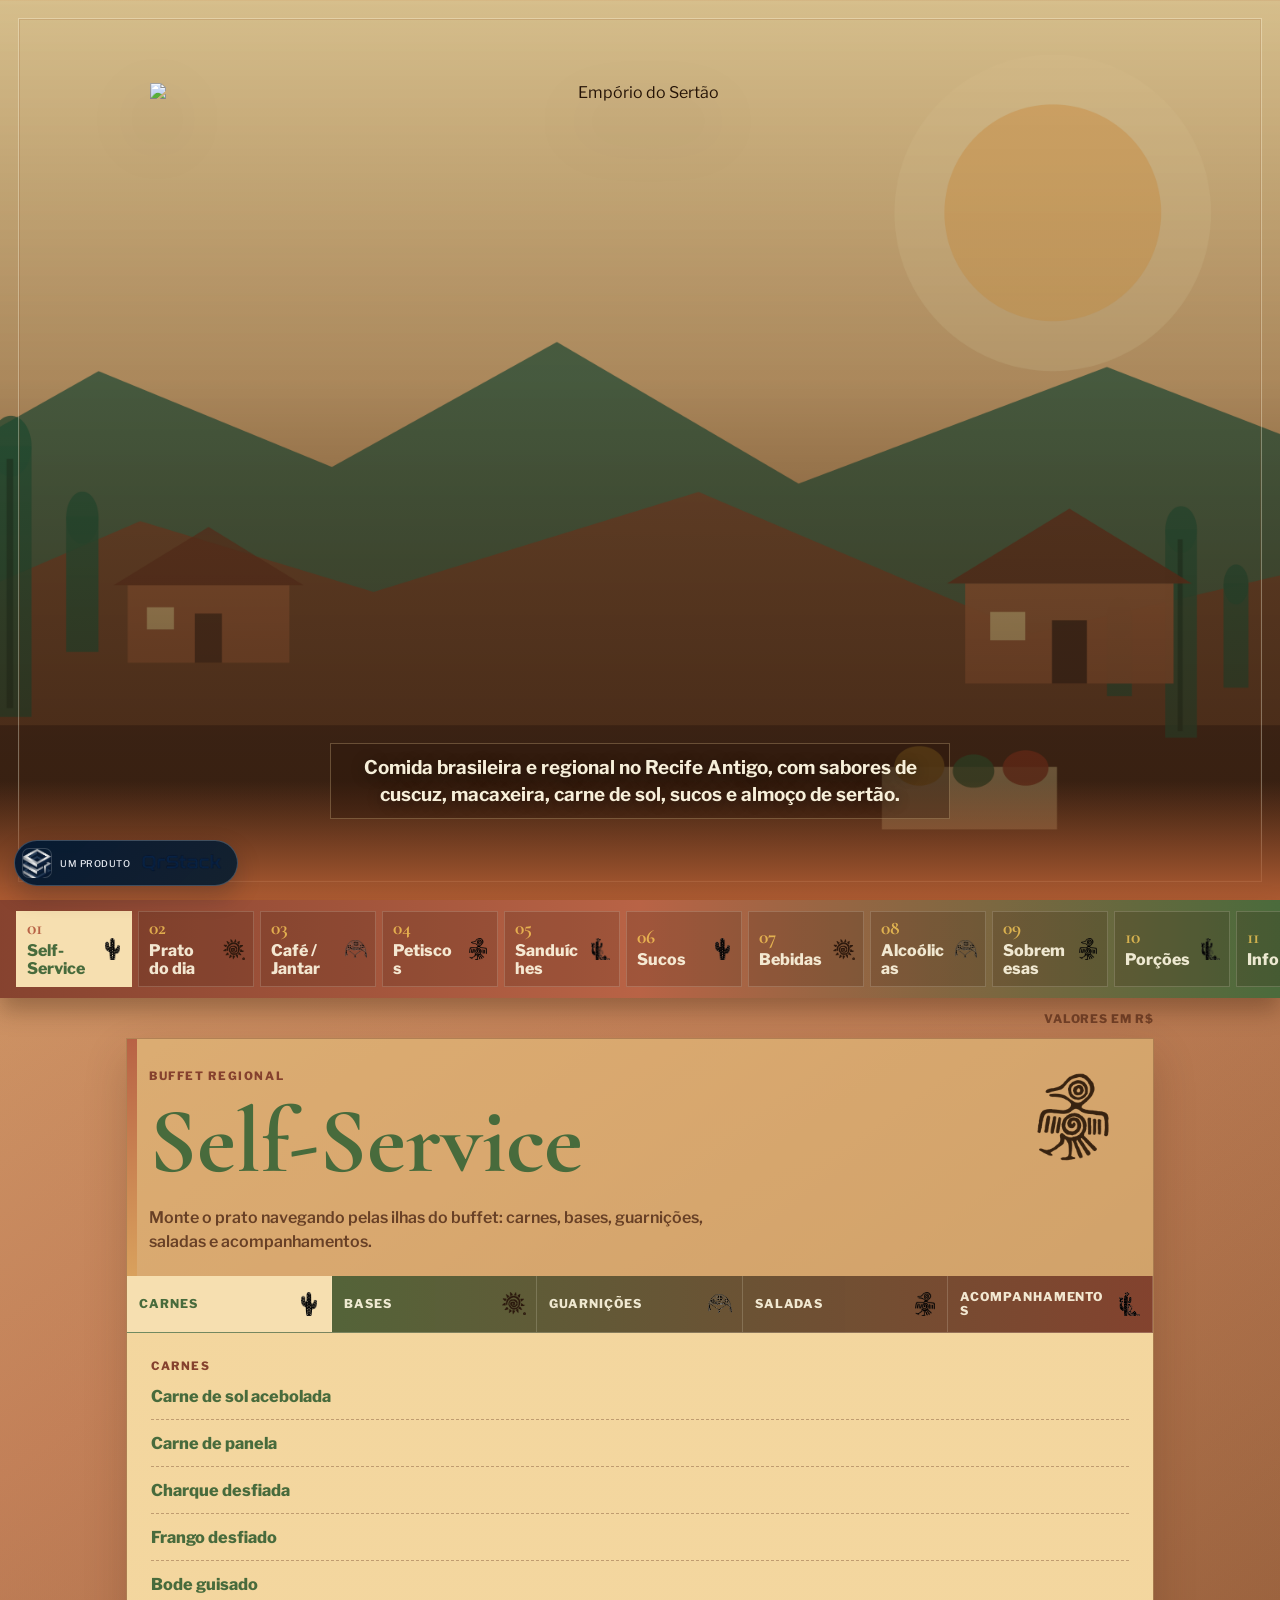
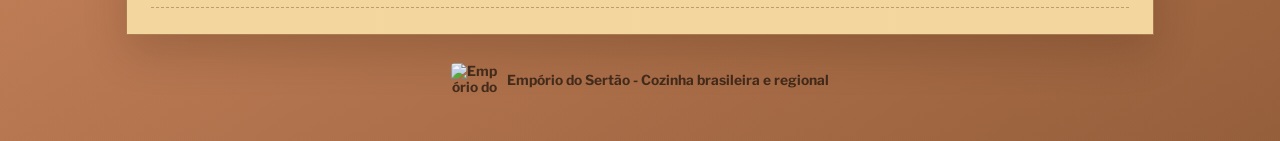
==== index.html @ 82889849 "Atualiza selo QrStack" ====
<!doctype html>
<html lang="pt-BR">
<head>
  <meta charset="utf-8">
  <meta name="viewport" content="width=device-width, initial-scale=1">
  <title>Empório do Sertão - Cardápio Digital</title>
  <link rel="preconnect" href="https://fonts.googleapis.com">
  <link rel="preconnect" href="https://fonts.gstatic.com" crossorigin>
  <link href="https://fonts.googleapis.com/css2?family=Cormorant+Garamond:wght@500;600;700&family=Libre+Franklin:wght@400;500;600;700;800&display=swap" rel="stylesheet">
  <link rel="stylesheet" href="styles.css?v=qrstack-badge-2">
</head>
<body>
  <main class="menu-shell">
    <header class="cover">
      <div class="cover-brand">
        <img src="assets/logo-emporio-clean-4k.png" alt="Empório do Sertão" class="logo" width="4096" height="2731" fetchpriority="high">
        <h1 class="sr-only">Empório do Sertão</h1>
        <p>Comida brasileira e regional no Recife Antigo, com sabores de cuscuz, macaxeira, carne de sol, sucos e almoço de sertão.</p>
      </div>
    </header>

    <nav class="tab-dock" id="cardapio" role="tablist" aria-label="Categorias do cardápio">
      <button class="tab is-active" type="button" role="tab" aria-selected="true" aria-controls="panel-self-service" id="tab-self-service"><span class="tab-number">01</span><span class="tab-label">Self-Service</span></button>
      <button class="tab" type="button" role="tab" aria-selected="false" aria-controls="panel-prato-dia" id="tab-prato-dia"><span class="tab-number">02</span><span class="tab-label">Prato do dia</span></button>
      <button class="tab" type="button" role="tab" aria-selected="false" aria-controls="panel-cafe-manha" id="tab-cafe-manha"><span class="tab-number">03</span><span class="tab-label">Café / Jantar</span></button>
      <button class="tab" type="button" role="tab" aria-selected="false" aria-controls="panel-petiscos" id="tab-petiscos"><span class="tab-number">04</span><span class="tab-label">Petiscos</span></button>
      <button class="tab" type="button" role="tab" aria-selected="false" aria-controls="panel-sanduiches" id="tab-sanduiches"><span class="tab-number">05</span><span class="tab-label">Sanduíches</span></button>
      <button class="tab" type="button" role="tab" aria-selected="false" aria-controls="panel-sucos" id="tab-sucos"><span class="tab-number">06</span><span class="tab-label">Sucos</span></button>
      <button class="tab" type="button" role="tab" aria-selected="false" aria-controls="panel-bebidas" id="tab-bebidas"><span class="tab-number">07</span><span class="tab-label">Bebidas</span></button>
      <button class="tab" type="button" role="tab" aria-selected="false" aria-controls="panel-alcoolicas" id="tab-alcoolicas"><span class="tab-number">08</span><span class="tab-label">Alcoólicas</span></button>
      <button class="tab" type="button" role="tab" aria-selected="false" aria-controls="panel-sobremesas" id="tab-sobremesas"><span class="tab-number">09</span><span class="tab-label">Sobremesas</span></button>
      <button class="tab" type="button" role="tab" aria-selected="false" aria-controls="panel-porcoes" id="tab-porcoes"><span class="tab-number">10</span><span class="tab-label">Porções</span></button>
      <button class="tab" type="button" role="tab" aria-selected="false" aria-controls="panel-info" id="tab-info"><span class="tab-number">11</span><span class="tab-label">Info</span></button>
    </nav>

    <section class="menu-status">
      <span>Valores em R$</span>
    </section>

    <div class="tab-panels">
      <section class="panel is-active" id="panel-self-service" role="tabpanel" aria-labelledby="tab-self-service">
        <div class="section-hero">
          <div>
            <span>Buffet regional</span>
            <h2>Self-Service</h2>
            <p>Monte o prato navegando pelas ilhas do buffet: carnes, bases, guarnições, saladas e acompanhamentos.</p>
          </div>
          <img class="section-xilo" src="assets/header-xilo-01-ave.png" alt="Xilogravura de ave em espiral">
        </div>

        <div class="buffet-tabs" aria-label="Itens do buffet">
          <button class="buffet-tab is-active" type="button" data-buffet-target="buffet-carnes"><span>Carnes</span></button>
          <button class="buffet-tab" type="button" data-buffet-target="buffet-bases"><span>Bases</span></button>
          <button class="buffet-tab" type="button" data-buffet-target="buffet-guarnicoes"><span>Guarnições</span></button>
          <button class="buffet-tab" type="button" data-buffet-target="buffet-saladas"><span>Saladas</span></button>
          <button class="buffet-tab" type="button" data-buffet-target="buffet-acompanhamentos"><span>Acompanhamentos</span></button>
        </div>

        <div class="buffet-panels">
          <section class="buffet-panel is-active" id="buffet-carnes">
            <article><span>Carnes</span><p>Carne de sol acebolada</p><p>Carne de panela</p><p>Charque desfiada</p><p>Frango desfiado</p><p>Bode guisado</p></article>
          </section>
          <section class="buffet-panel" id="buffet-bases" hidden>
            <article><span>Bases</span><p>Cuscuz nordestino</p><p>Macaxeira cozida</p><p>Inhame</p><p>Batata doce</p><p>Arroz branco</p></article>
          </section>
          <section class="buffet-panel" id="buffet-guarnicoes" hidden>
            <article><span>Guarnições</span><p>Feijão</p><p>Farofa</p><p>Macarrão</p><p>Purê</p><p>Vinagrete</p></article>
          </section>
          <section class="buffet-panel" id="buffet-saladas" hidden>
            <article><span>Saladas</span><p>Salada do Empório</p><p>Salada sertaneja</p><p>Porção de salada</p><p>Frutas frescas</p><p>Legumes do dia</p></article>
          </section>
          <section class="buffet-panel" id="buffet-acompanhamentos" hidden>
            <article><span>Acompanhamentos</span><p>Ovo frito / cozido</p><p>Porção de queijo</p><p>Porção de torrada</p><p>Batata palha</p><p>Bacon</p></article>
          </section>
        </div>
      </section>

      <section class="panel" id="panel-prato-dia" role="tabpanel" aria-labelledby="tab-prato-dia" hidden>
        <div class="section-head"><div><span>Almoço da casa</span><h2>Prato do dia</h2></div><img class="section-xilo" src="assets/header-xilo-02-sol-espiral.png" alt="Xilogravura de sol em espiral"></div>
        <div class="menu-list photo-list">
          <article class="menu-item with-photo"><img src="assets/illustracao-prato.png" alt=""><div><span>Da casa</span><h3>Carne de sol do Empório</h3><p>Prato regional com carne de sol, em versão individual ou para dividir.</p></div><strong>35,90</strong></article>
          <article class="menu-item"><div><span>Nata</span><h3>Carne de sol na nata</h3><p>Carne de sol com molho de nata.</p></div><strong>35,90</strong></article>
          <article class="menu-item"><div><span>Bode</span><h3>Bode grelhado</h3><p>Carne de bode preparada na grelha.</p></div><strong>36,90</strong></article>
          <article class="menu-item"><div><span>Peixe</span><h3>Peixe ao molho de camarão</h3><p>Peixe servido com molho de camarão.</p></div><strong>48,90</strong></article>
          <article class="menu-item"><div><span>Grelhado</span><h3>Filé mignon grelhado</h3><p>Filé mignon preparado na chapa.</p></div><strong>49,90</strong></article>
          <article class="menu-item"><div><span>Salada</span><h3>Salada sertaneja</h3><p>Opção leve com assinatura regional.</p></div><strong>31,90</strong></article>
        </div>
      </section>

      <section class="panel" id="panel-cafe-manha" role="tabpanel" aria-labelledby="tab-cafe-manha" hidden>
        <div class="section-hero">
          <div>
            <span>Raízes da casa</span>
            <h2>Café / Jantar</h2>
            <p>Cuscuz, macaxeira, inhame, batata doce, tapioca e caldos com recheios sertanejos.</p>
          </div>
          <img class="section-xilo" src="assets/header-xilo-03-cacto-mulher.png" alt="Xilogravura de cacto e mulher">
        </div>

        <div class="menu-list photo-list">
          <article class="menu-item with-photo"><img src="assets/illustracao-prato.png" alt=""><div><span>Carne de sol</span><h3>Cuscuz c/ carne de sol</h3><p>Base regional de cuscuz com recheio de carne de sol.</p></div><strong>23,00</strong></article>
          <article class="menu-item"><div><span>Bode</span><h3>Cuscuz c/ bode guisado</h3><p>Cuscuz nordestino servido com bode guisado.</p></div><strong>24,00</strong></article>
          <article class="menu-item"><div><span>Charque</span><h3>Cuscuz c/ charque desfiada</h3><p>Charque desfiada sobre cuscuz quente.</p></div><strong>22,00</strong></article>
          <article class="menu-item"><div><span>Macaxeira</span><h3>Macaxeira c/ carne de sol</h3><p>Macaxeira com carne de sol, simples e direto.</p></div><strong>23,00</strong></article>
          <article class="menu-item"><div><span>Inhame</span><h3>Inhame c/ carne de panela</h3><p>Inhame cozido com carne de panela.</p></div><strong>20,00</strong></article>
          <article class="menu-item"><div><span>Batata doce</span><h3>Batata doce c/ frango desfiado</h3><p>Batata doce acompanhada de frango desfiado.</p></div><strong>20,00</strong></article>
          <article class="menu-item"><div><span>Tapioca</span><h3>Tapioca de carne de sol c/ queijo</h3><p>Tapioca recheada com carne de sol e queijo.</p></div><strong>16,00</strong></article>
          <article class="menu-item"><div><span>Caldo</span><h3>Caldo de kenga</h3><p>Caldo regional para abrir o apetite.</p></div><strong>11,00</strong></article>
        </div>
      </section>

      <section class="panel" id="panel-petiscos" role="tabpanel" aria-labelledby="tab-petiscos" hidden>
        <div class="section-head"><div><span>Para compartilhar</span><h2>Petiscos</h2></div><img class="section-xilo" src="assets/header-xilo-04-chapeu-vaqueiro.png" alt="Xilogravura de chapéu de vaqueiro"></div>
        <div class="menu-list">
          <article class="menu-item"><div><span>Charque</span><h3>Bolinho charque c/ queijo</h3><p>Bolinho de charque com queijo.</p></div><strong>29,90</strong></article>
          <article class="menu-item"><div><span>Charque</span><h3>Bolinho de charque</h3><p>Petisco clássico da casa.</p></div><strong>29,90</strong></article>
          <article class="menu-item"><div><span>Queijo</span><h3>Bolinho de queijo</h3><p>Bolinho crocante de queijo.</p></div><strong>24,90</strong></article>
          <article class="menu-item"><div><span>Mar</span><h3>Camarão alho e óleo</h3><p>Camarão salteado no alho e óleo.</p></div><strong>55,90</strong></article>
          <article class="menu-item"><div><span>Porção</span><h3>Carne de sol c/ fritas</h3><p>Carne de sol servida com fritas.</p></div><strong>58,00</strong></article>
          <article class="menu-item"><div><span>Caldo</span><h3>Caldinho de feijão</h3><p>Caldinho para acompanhar.</p></div><strong>14,00</strong></article>
          <article class="menu-item"><div><span>Frango</span><h3>Frango à passarinho</h3><p>Frango em pedaços, servido como petisco.</p></div><strong>47,90</strong></article>
          <article class="menu-item"><div><span>Fritas</span><h3>Porção de fritas</h3><p>Batatas fritas para dividir.</p></div><strong>20,00</strong></article>
        </div>
      </section>

      <section class="panel" id="panel-sanduiches" role="tabpanel" aria-labelledby="tab-sanduiches" hidden>
        <div class="section-head"><div><span>Lanches</span><h2>Sanduíches</h2></div><img class="section-xilo" src="assets/header-xilo-05-cacto-j-borges.png" alt="Xilogravura de cacto"></div>
        <div class="menu-list">
          <article class="menu-item"><div><span>Empório</span><h3>Hambúrguer Empório do Sertão</h3><p>Hambúrguer assinatura da casa.</p></div><strong>22,00</strong></article>
          <article class="menu-item"><div><span>Nordestino</span><h3>Hambúrguer nordestino</h3><p>Hambúrguer com sotaque regional.</p></div><strong>25,00</strong></article>
          <article class="menu-item"><div><span>Beirute</span><h3>Beirute de carne de sol</h3><p>Beirute recheado com carne de sol.</p></div><strong>26,90</strong></article>
          <article class="menu-item"><div><span>Beirute</span><h3>Beirute de camarão</h3><p>Versão com camarão.</p></div><strong>27,90</strong></article>
          <article class="menu-item"><div><span>Queijo</span><h3>Cheese carne de sol</h3><p>Sanduíche com carne de sol e queijo.</p></div><strong>24,00</strong></article>
          <article class="menu-item"><div><span>Clássico</span><h3>Americano</h3><p>Sanduíche tradicional.</p></div><strong>15,00</strong></article>
          <article class="menu-item"><div><span>Simples</span><h3>Pão c/ ovo</h3><p>Pão com ovo feito na hora.</p></div><strong>7,00</strong></article>
          <article class="menu-item"><div><span>Acompanhamento</span><h3>Acréscimo de frita no beirute</h3><p>Adicional para acompanhar o beirute.</p></div><strong>10,00</strong></article>
        </div>
      </section>

      <section class="panel" id="panel-sucos" role="tabpanel" aria-labelledby="tab-sucos" hidden>
        <div class="section-head"><div><span>Frutas e jarras</span><h2>Sucos</h2></div><img class="section-xilo" src="assets/header-xilo-06-sol.png" alt="Xilogravura de sol"></div>
        <div class="price-grid">
          <article><h3>Jarra de cajá</h3><strong>24,00</strong><span>Jarra</span></article>
          <article><h3>Jarra de cupuaçu</h3><strong>24,00</strong><span>Jarra</span></article>
          <article><h3>Jarra de graviola</h3><strong>24,00</strong><span>Jarra</span></article>
          <article><h3>Jarra de caju</h3><strong>24,00</strong><span>Jarra</span></article>
          <article><h3>Jarra beijo gelado</h3><strong>27,00</strong><span>Jarra</span></article>
          <article><h3>Suco Sertão</h3><strong>12,00</strong><span>Copo</span></article>
          <article><h3>Suco Guia 171</h3><strong>12,00</strong><span>Copo</span></article>
          <article><h3>Suco Empório Verde</h3><strong>12,00</strong><span>Copo</span></article>
          <article><h3>Suco salada mista</h3><strong>13,00</strong><span>Copo</span></article>
          <article><h3>Vitamina de abacate</h3><strong>9,00</strong><span>Copo</span></article>
        </div>
      </section>

      <section class="panel" id="panel-bebidas" role="tabpanel" aria-labelledby="tab-bebidas" hidden>
        <div class="section-head"><div><span>Sem álcool</span><h2>Bebidas</h2></div><img class="section-xilo" src="assets/header-xilo-07-cacto.png" alt="Xilogravura de cacto"></div>
        <div class="price-grid dense">
          <article><h3>Água s/ gás</h3><strong>5,00</strong><span></span></article>
          <article><h3>Água c/ gás</h3><strong>7,00</strong><span></span></article>
          <article><h3>Água tônica</h3><strong>7,00</strong><span></span></article>
          <article><h3>Coca lata</h3><strong>7,00</strong><span></span></article>
          <article><h3>Coca 1L</h3><strong>11,00</strong><span></span></article>
          <article><h3>Coca 2L</h3><strong>19,00</strong><span></span></article>
          <article><h3>Guaraná lata</h3><strong>7,00</strong><span></span></article>
          <article><h3>H2O</h3><strong>7,00</strong><span></span></article>
          <article><h3>Chá gelado</h3><strong>8,00</strong><span></span></article>
          <article><h3>Red Bull</h3><strong>12,00</strong><span></span></article>
          <article><h3>Monster G</h3><strong>15,00</strong><span></span></article>
          <article><h3>Powerade</h3><strong>8,00</strong><span></span></article>
        </div>
      </section>

      <section class="panel" id="panel-alcoolicas" role="tabpanel" aria-labelledby="tab-alcoolicas" hidden>
        <div class="section-head"><div><span>Bar</span><h2>Bebidas Alcoólicas</h2></div><img class="section-xilo" src="assets/header-xilo-08-passaro.png" alt="Xilogravura de pássaro"></div>
        <div class="price-grid dense">
          <article><h3>Drink Empório do Sertão</h3><strong>25,00</strong><span></span></article>
          <article><h3>Caipirinha</h3><strong>15,00</strong><span></span></article>
          <article><h3>Caipiroska</h3><strong>18,00</strong><span></span></article>
          <article><h3>Caipifruta de cajá</h3><strong>20,00</strong><span></span></article>
          <article><h3>Caipifruta de cupuaçu</h3><strong>20,00</strong><span></span></article>
          <article><h3>Brahma 600ml</h3><strong>12,00</strong><span></span></article>
          <article><h3>Devassa 600ml</h3><strong>12,00</strong><span></span></article>
          <article><h3>Eisebanh 600ml</h3><strong>14,00</strong><span></span></article>
          <article><h3>Dose Pitu</h3><strong>7,00</strong><span></span></article>
          <article><h3>Dose de whisky Johnny Walker</h3><strong>15,00</strong><span></span></article>
        </div>
      </section>

      <section class="panel" id="panel-sobremesas" role="tabpanel" aria-labelledby="tab-sobremesas" hidden>
        <div class="section-head"><div><span>Doces</span><h2>Sobremesas</h2></div><img class="section-xilo" src="assets/header-xilo-09-cacto-mulher-classico.png" alt="Xilogravura de mulher e cacto"></div>
        <div class="menu-list photo-list">
          <article class="menu-item with-photo"><img src="assets/illustracao-sobremesa.png" alt=""><div><span>Clássico</span><h3>Cartola</h3><p>Sobremesa tradicional nordestina.</p></div><strong>25,00</strong></article>
          <article class="menu-item"><div><span>Frutas</span><h3>Salada de fruta</h3><p>Porção de frutas frescas.</p></div><strong>10,00</strong></article>
          <article class="menu-item"><div><span>Frutas</span><h3>Salada de fruta gourmet</h3><p>Versão especial da salada de fruta.</p></div><strong>13,00</strong></article>
          <article class="menu-item"><div><span>Doce</span><h3>Pudim</h3><p>Pudim da casa.</p></div><strong>12,00</strong></article>
          <article class="menu-item"><div><span>Açaí</span><h3>Açaí c/ cupuaçu na tigela</h3><p>Açaí servido na tigela com cupuaçu.</p></div><strong>25,00</strong></article>
          <article class="menu-item"><div><span>Fatia</span><h3>Torta fatia</h3><p>Fatia de torta.</p></div><strong>12,00</strong></article>
          <article class="menu-item"><div><span>Regional</span><h3>Bolo de rolo</h3><p>Doce regional para acompanhar café.</p></div><strong>7,00</strong></article>
          <article class="menu-item"><div><span>Docinho</span><h3>Paçoca</h3><p>Doce típico.</p></div><strong>1,00</strong></article>
        </div>
      </section>

      <section class="panel" id="panel-porcoes" role="tabpanel" aria-labelledby="tab-porcoes" hidden>
        <div class="section-head"><div><span>Complementos</span><h2>Porções</h2></div><img class="section-xilo" src="assets/header-xilo-10-chapeu.png" alt="Xilogravura de chapéu"></div>
        <div class="price-grid">
          <article><h3>Porção de arroz</h3><strong>6,00</strong><span>Individual</span></article>
          <article><h3>Porção de arroz p/2</h3><strong>12,00</strong><span>Para dividir</span></article>
          <article><h3>Porção de feijão</h3><strong>6,00</strong><span>Individual</span></article>
          <article><h3>Porção de feijão p/2</h3><strong>12,00</strong><span>Para dividir</span></article>
          <article><h3>Porção de farofa</h3><strong>6,00</strong><span>Individual</span></article>
          <article><h3>Porção de purê</h3><strong>6,00</strong><span>Individual</span></article>
          <article><h3>Porção de queijo</h3><strong>10,00</strong><span></span></article>
          <article><h3>Porção de vinagrete</h3><strong>6,00</strong><span></span></article>
          <article><h3>Ovo frito / cozido</h3><strong>2,00</strong><span>Adicional</span></article>
          <article><h3>Porção de torrada</h3><strong>4,00</strong><span></span></article>
        </div>
      </section>

      <section class="panel" id="panel-info" role="tabpanel" aria-labelledby="tab-info" hidden>
        <div class="section-head"><div><span>Restaurante</span><h2>Informações</h2></div><img class="section-xilo" src="assets/header-xilo-11-info.png" alt="Ilustração em estilo xilogravura nordestina"></div>
        <div class="info-cards">
          <article><span>Nome</span><p>Restaurante Empório do Sertão LTDA</p></article>
          <article><span>Endereço</span><p>Rua da Guia, 171 - Recife - PE</p></article>
          <article><span>Telefone</span><p>(81) 99732-5955 | (81) 3097-8931</p></article>
          <article><span>WhatsApp</span><p>81 3097-8931</p></article>
          <article><span>CNPJ</span><p>50.474.870/0001-70</p></article>
          <article><span>Categoria iFood</span><p>Comida Brasileira</p></article>
        </div>
      </section>
    </div>

    <footer class="menu-footer">
      <img src="assets/logo-emporio-clean-4k.png" alt="Empório do Sertão">
      <span>Empório do Sertão - Cozinha brasileira e regional</span>
    </footer>

    <div class="product-badge" aria-label="Um produto QrStack">
      <img class="qrstack-mark" src="assets/qrstack-mark.png" alt="" aria-hidden="true">
      <span class="product-copy">Um produto</span>
      <img class="qrstack-wordmark" src="assets/qrstack-wordmark.png" alt="QrStack">
    </div>
  </main>

  <script src="script.js"></script>
</body>
</html>
---- styles.css ----
:root {
  --verde: #486b3c;
  --verde-2: #6f8b55;
  --terracota: #bd7351;
  --vermelho: #b86245;
  --vermelho-2: #85412e;
  --ouro: #d9a15d;
  --taipa: #d1a06b;
  --areia: #dfbb83;
  --papel: #e8c891;
  --papel-claro: #f6dfb0;
  --barro: #744229;
  --argila: #a96343;
  --texto: #261407;
  --muted: #684026;
  --linha: rgba(88, 43, 22, .28);
  --display: "Cormorant Garamond", Georgia, serif;
  --text: "Libre Franklin", system-ui, sans-serif;
}

@font-face {
  font-family: "Valorant Bryan T";
  src: local("Valorant - Bryan T"), local("Valorant Bryan T"), local("Valorant");
  font-display: swap;
}

* { box-sizing: border-box; }

html { scroll-behavior: smooth; }

body {
  margin: 0;
  min-height: 100vh;
  color: var(--texto);
  font-family: var(--text);
  background:
    linear-gradient(rgba(210, 150, 92, .22), rgba(132, 78, 45, .12)),
    radial-gradient(circle at 15% 8%, rgba(217, 161, 93, .38), transparent 30%),
    radial-gradient(circle at 84% 18%, rgba(72, 107, 60, .24), transparent 32%),
    linear-gradient(145deg, #e5bd82, #c9855d 56%, #98613d);
  overflow-x: hidden;
  text-rendering: optimizeLegibility;
  -webkit-font-smoothing: antialiased;
}

body::before {
  content: "";
  position: fixed;
  inset: 0;
  z-index: 0;
  pointer-events: none;
  background-color: rgba(90, 49, 30, .36);
  -webkit-mask-image:
    url("assets/xilo-cacto.png"),
    url("assets/xilo-chapeu.png"),
    url("assets/xilo-sol.png"),
    url("assets/xilo-cacto-mulher.png"),
    url("assets/xilo-passaro.png");
  mask-image:
    url("assets/xilo-cacto.png"),
    url("assets/xilo-chapeu.png"),
    url("assets/xilo-sol.png"),
    url("assets/xilo-cacto-mulher.png"),
    url("assets/xilo-passaro.png");
  -webkit-mask-position:
    left 10px top 132px,
    right 12px top 254px,
    left 14px top 376px,
    right 14px top 500px,
    left 12px top 620px;
  mask-position:
    left 10px top 132px,
    right 12px top 254px,
    left 14px top 376px,
    right 14px top 500px,
    left 12px top 620px;
  -webkit-mask-size:
    76px auto,
    86px auto,
    70px auto,
    82px auto,
    72px auto;
  mask-size:
    76px auto,
    86px auto,
    70px auto,
    82px auto,
    72px auto;
  -webkit-mask-repeat: no-repeat;
  mask-repeat: no-repeat;
}

body::after {
  content: none;
}

img { display: block; max-width: 100%; }
button { font: inherit; }
a, button { -webkit-tap-highlight-color: transparent; }
h1, h2, h3, p { margin: 0; }

.sr-only {
  position: absolute;
  width: 1px;
  height: 1px;
  padding: 0;
  overflow: hidden;
  clip: rect(0, 0, 0, 0);
  white-space: nowrap;
  border: 0;
}

.menu-shell {
  position: relative;
  z-index: 1;
  width: min(1060px, 100%);
  margin: 0 auto;
  padding: 0 16px 44px;
}

.menu-shell::before,
.menu-shell::after { content: none; }

.cover {
  position: relative;
  width: 100vw;
  min-height: 100svh;
  margin-inline: calc(50% - 50vw);
  display: grid;
  align-items: center;
  overflow: hidden;
  isolation: isolate;
  padding: 34px max(20px, calc((100vw - 1080px) / 2 + 24px)) 32px;
  text-align: center;
  background:
    linear-gradient(180deg, rgba(43, 22, 9, .06), rgba(49, 25, 11, .08) 42%, rgba(45, 20, 8, .56)),
    url("assets/hero-sertao-illustration.png") center / cover no-repeat;
}

.cover::before {
  content: "";
  position: absolute;
  inset: 18px;
  z-index: -1;
  border: 1px solid rgba(255, 248, 226, .34);
  box-shadow: inset 0 0 0 1px rgba(139, 69, 28, .16);
  pointer-events: none;
}

.cover::after {
  content: "";
  position: absolute;
  left: 0;
  right: 0;
  bottom: -1px;
  height: 120px;
  z-index: -1;
  background: linear-gradient(180deg, transparent, rgba(180, 95, 52, .96));
}

.cover-brand {
  display: flex;
  flex-direction: column;
  align-items: center;
  max-width: 1120px;
  margin: 0 auto;
}

.menu-word,
.kicker,
.section-eyebrow,
.menu-item span,
.info-cards span {
  display: block;
  font-size: .72rem;
  font-weight: 800;
  letter-spacing: .14em;
  text-transform: uppercase;
}

.menu-word {
  color: #ffcf58;
  letter-spacing: .68em;
  text-shadow: 0 2px 14px rgba(0, 0, 0, .38);
}

.kicker {
  margin-top: 8px;
  color: rgba(255, 248, 226, .9);
  letter-spacing: .2em;
  text-shadow: 0 2px 12px rgba(0, 0, 0, .38);
}

.logo {
  width: min(96vw, 980px);
  max-height: 72svh;
  height: auto;
  margin: 0 auto 6px;
  object-fit: contain;
  filter: drop-shadow(0 28px 32px rgba(15, 7, 3, .36));
}

.cover-brand p {
  max-width: 620px;
  margin-top: 6px;
  color: rgba(255, 248, 226, .96);
  font-size: clamp(1rem, 2.3vw, 1.18rem);
  font-weight: 700;
  line-height: 1.45;
  padding: 10px 16px;
  border: 1px solid rgba(243, 213, 156, .28);
  background: rgba(38, 20, 7, .34);
  text-shadow: 0 2px 14px rgba(0, 0, 0, .42);
}

.sertanejo-tags {
  display: flex;
  flex-wrap: wrap;
  justify-content: center;
  gap: 8px;
  margin-top: 16px;
}

.sertanejo-tags span {
  min-height: 32px;
  display: inline-flex;
  align-items: center;
  padding: 0 13px;
  border: 1px solid rgba(255, 248, 226, .38);
  border-radius: 999px;
  color: var(--papel-claro);
  background: rgba(6, 63, 43, .72);
  font-size: .72rem;
  font-weight: 800;
  letter-spacing: .08em;
  text-transform: uppercase;
}

.cover-balloons {
  display: grid;
  grid-template-columns: repeat(2, minmax(0, 1fr));
  gap: 12px;
  width: min(720px, 100%);
  margin: 28px auto 0;
  text-align: left;
}

.balloon {
  min-height: 110px;
  padding: 16px 18px;
  color: var(--papel-claro);
  border: 1px solid rgba(255, 248, 226, .22);
  border-radius: 36px 8px 36px 8px;
  box-shadow: 0 18px 36px rgba(18, 9, 4, .24);
}

.balloon.clay { background: rgba(142, 23, 15, .92); }
.balloon.leaf { background: rgba(6, 63, 43, .92); }

.balloon span {
  display: block;
  margin-bottom: 8px;
  font-size: .7rem;
  font-weight: 800;
  letter-spacing: .16em;
  text-transform: uppercase;
}

.balloon strong {
  display: block;
  font-size: .9rem;
  line-height: 1.35;
}

.tab-dock {
  position: sticky;
  top: 0;
  z-index: 10;
  display: grid;
  grid-template-columns: repeat(11, minmax(116px, 1fr));
  gap: 6px;
  width: 100vw;
  margin: 0 calc(50% - 50vw);
  padding: 11px 16px;
  overflow-x: auto;
  background:
    linear-gradient(90deg, rgba(133, 65, 46, .98), rgba(184, 98, 69, .98) 50%, rgba(72, 107, 60, .98));
  box-shadow: 0 12px 22px rgba(54, 27, 9, .34);
  scrollbar-width: none;
}

.tab-dock::-webkit-scrollbar { display: none; }

.tab {
  position: relative;
  display: grid;
  align-content: center;
  overflow: hidden;
  isolation: isolate;
  min-height: 60px;
  padding: 8px 38px 8px 10px;
  border: 1px solid rgba(255, 248, 226, .18);
  border-radius: 0;
  color: rgba(255, 248, 226, .9);
  background: rgba(54, 27, 14, .18);
  text-align: left;
  font-weight: 800;
  cursor: pointer;
}

.tab::after {
  content: "";
  position: absolute;
  top: 50%;
  right: 8px;
  bottom: auto;
  z-index: 0;
  width: 22px;
  height: 22px;
  background: center / contain no-repeat;
  opacity: 1;
  transform: translateY(-50%);
}

.tab:nth-child(5n+1)::after { background-image: url("assets/xilo-cacto.png"); }
.tab:nth-child(5n+2)::after { background-image: url("assets/xilo-sol.png"); }
.tab:nth-child(5n+3)::after { background-image: url("assets/xilo-chapeu.png"); }
.tab:nth-child(5n+4)::after { background-image: url("assets/xilo-passaro.png"); }
.tab:nth-child(5n+5)::after { background-image: url("assets/xilo-cacto-mulher.png"); }
.tab.is-active::after { opacity: 1; }

.tab-number {
  position: relative;
  z-index: 1;
  display: block;
  margin-bottom: 5px;
  color: rgba(255, 207, 88, .75);
  font-family: var(--display);
  font-size: 1.22rem;
  line-height: .85;
}

.tab-label {
  position: relative;
  z-index: 1;
  display: block;
  max-width: 100%;
  line-height: 1.14;
  overflow-wrap: anywhere;
}

.tab.is-active {
  color: var(--verde);
  background: var(--papel-claro);
  border-color: var(--papel-claro);
}

.tab.is-active .tab-number { color: var(--vermelho); }

.menu-status {
  display: flex;
  justify-content: flex-end;
  gap: 12px;
  padding: 14px 0 12px;
  color: var(--barro);
  font-size: .74rem;
  font-weight: 800;
  letter-spacing: .08em;
  text-transform: uppercase;
}

.tab-panels {
  position: relative;
  background: rgba(228, 189, 124, .66);
  border: 1px solid rgba(88, 43, 22, .32);
  box-shadow: 0 18px 40px rgba(58, 30, 14, .2);
}

.tab-panels::before {
  content: none;
}

.tab-panels::after {
  content: none;
}

.panel {
  z-index: 1;
  position: relative;
  min-height: 460px;
  animation: reveal .18s ease-out;
}

#panel-info {
  overflow: hidden;
}

#panel-info::before {
  content: none;
}

#panel-info > * {
  position: relative;
  z-index: 1;
}

@keyframes reveal {
  from { opacity: 0; transform: translateY(5px); }
  to { opacity: 1; transform: translateY(0); }
}

.section-hero,
.section-head {
  --header-xilo-size: 116px;
  position: relative;
  overflow: visible;
  min-height: 164px;
  padding: 26px calc(var(--header-xilo-size) + 38px) 22px 22px;
  color: var(--texto);
}

.section-hero {
  min-height: 188px;
}

.section-hero::before,
.section-head::before {
  content: "";
  position: absolute;
  inset: 0 auto 0 0;
  width: 10px;
  background: linear-gradient(180deg, var(--vermelho), var(--ouro));
}

.section-hero span,
.section-head span {
  color: var(--vermelho-2);
  font-size: .72rem;
  font-weight: 800;
  letter-spacing: .14em;
  text-transform: uppercase;
}

.section-hero h2,
.section-head h2 {
  margin-top: 4px;
  max-width: 100%;
  color: var(--verde);
  font-family: var(--display);
  font-size: clamp(3rem, 8.5vw, 5.8rem);
  font-weight: 700;
  line-height: 1.16;
  overflow-wrap: anywhere;
}

.section-hero p {
  max-width: 560px;
  margin-top: 10px;
  color: var(--muted);
  font-weight: 600;
  line-height: 1.5;
}

.section-xilo {
  position: absolute;
  top: 20px;
  right: 22px;
  width: var(--header-xilo-size);
  height: var(--header-xilo-size);
  object-fit: contain;
  border: 0;
  border-radius: 0;
  box-shadow: none;
  background: transparent;
  opacity: .9;
  pointer-events: none;
}

.buffet-tabs {
  display: grid;
  grid-template-columns: repeat(5, minmax(0, 1fr));
  gap: 0;
  background:
    linear-gradient(90deg, rgba(72, 107, 60, .98), rgba(133, 65, 46, .96)),
    var(--verde);
  border-bottom: 1px solid rgba(255, 248, 226, .22);
}

.buffet-tab {
  display: flex;
  align-items: center;
  position: relative;
  overflow: hidden;
  isolation: isolate;
  min-height: 56px;
  padding: 0 42px 0 12px;
  border: 0;
  border-right: 1px solid rgba(255, 248, 226, .18);
  color: rgba(255, 248, 226, .9);
  background: transparent;
  font-size: .76rem;
  font-weight: 800;
  letter-spacing: .08em;
  text-transform: uppercase;
  text-align: left;
  cursor: pointer;
}

.buffet-tab::before {
  content: "";
  position: absolute;
  top: 50%;
  right: 10px;
  bottom: auto;
  left: auto;
  z-index: 0;
  width: 24px;
  height: 24px;
  background: center / contain no-repeat;
  opacity: 1;
  transform: translateY(-50%);
}

.buffet-tab:nth-child(1)::before { background-image: url("assets/xilo-cacto.png"); }
.buffet-tab:nth-child(2)::before { background-image: url("assets/xilo-sol.png"); }
.buffet-tab:nth-child(3)::before { background-image: url("assets/xilo-chapeu.png"); }
.buffet-tab:nth-child(4)::before { background-image: url("assets/xilo-passaro.png"); }
.buffet-tab:nth-child(5)::before { background-image: url("assets/xilo-cacto-mulher.png"); }
.buffet-tab.is-active::before { opacity: 1; }

.buffet-tab span {
  position: relative;
  z-index: 1;
  display: block;
  max-width: 100%;
  line-height: 1.15;
  overflow-wrap: anywhere;
}

.buffet-tab.is-active {
  color: var(--verde);
  background: var(--papel-claro);
}

.buffet-panel article {
  min-height: 280px;
  padding: 26px 24px;
  background:
    linear-gradient(rgba(243, 213, 156, .88), rgba(243, 213, 156, .88)),
    var(--papel-claro);
}

.buffet-panel span {
  display: block;
  color: var(--vermelho-2);
  font-size: .72rem;
  font-weight: 800;
  letter-spacing: .14em;
  text-transform: uppercase;
}

.buffet-panel p {
  padding: 13px 0;
  border-bottom: 1px dashed rgba(101, 53, 31, .36);
  color: var(--verde);
  font-size: 1.02rem;
  font-weight: 800;
}

.menu-list {
  display: grid;
  gap: 0;
}

.menu-item {
  position: relative;
  display: grid;
  grid-template-columns: minmax(0, 1fr) auto;
  gap: 14px;
  align-items: start;
  min-height: 104px;
  padding: 18px 20px;
  background: rgba(243, 213, 156, .92);
  border-bottom: 1px dashed rgba(101, 53, 31, .32);
}

.menu-item:nth-child(even) {
  background: rgba(232, 200, 145, .76);
}

.menu-item.with-photo {
  grid-template-columns: 108px minmax(0, 1fr) auto;
}

.menu-item img {
  width: 108px;
  height: 108px;
  object-fit: cover;
  border-radius: 4px 30px 4px 30px;
  border: 3px solid rgba(255, 248, 226, .88);
  box-shadow: 0 10px 20px rgba(58, 30, 14, .2);
}

.menu-item span {
  color: var(--barro);
  font-size: .68rem;
}

.menu-item h3 {
  margin-top: 4px;
  color: var(--verde);
  font-size: clamp(1rem, 2vw, 1.15rem);
  font-weight: 800;
  line-height: 1.26;
  overflow-wrap: break-word;
}

.menu-item p {
  margin-top: 7px;
  color: var(--muted);
  font-size: .92rem;
  font-weight: 600;
  line-height: 1.45;
}

.menu-item strong,
.price-grid strong {
  display: inline-flex;
  align-items: center;
  justify-content: center;
  min-width: 86px;
  min-height: 44px;
  padding: 8px 12px;
  color: var(--papel-claro);
  background: var(--vermelho);
  border: 3px double rgba(255, 248, 226, .78);
  border-radius: 999px;
  box-shadow: 0 8px 18px rgba(114, 39, 23, .24);
  font-size: .9rem;
  font-weight: 800;
  line-height: 1;
  white-space: nowrap;
}

.menu-item strong::before,
.price-grid strong::before {
  content: "R$ ";
  font-size: .72em;
  margin-right: 2px;
}

.price-grid,
.info-cards {
  display: grid;
  grid-template-columns: repeat(2, minmax(0, 1fr));
}

.price-grid.dense {
  grid-template-columns: repeat(3, minmax(0, 1fr));
}

.price-grid article,
.info-cards article {
  min-height: 122px;
  padding: 18px 20px;
  background: rgba(243, 213, 156, .92);
  border-right: 1px dashed rgba(101, 53, 31, .28);
  border-bottom: 1px dashed rgba(101, 53, 31, .32);
}

.price-grid article:nth-child(even),
.info-cards article:nth-child(even) {
  background: rgba(232, 200, 145, .76);
}

.price-grid h3,
.info-cards p {
  min-width: 0;
  color: var(--verde);
  font-size: 1rem;
  font-weight: 800;
  line-height: 1.32;
  overflow-wrap: anywhere;
}

.price-grid strong {
  margin-top: 12px;
}

.price-grid span {
  display: block;
  margin-top: 8px;
  color: var(--muted);
  font-size: .86rem;
  font-weight: 600;
}

.info-cards span {
  color: var(--vermelho-2);
}

.info-cards p {
  margin-top: 8px;
  color: var(--muted);
  font-weight: 600;
}

.menu-footer {
  display: flex;
  align-items: center;
  justify-content: center;
  flex-wrap: wrap;
  gap: 10px;
  padding: 28px 0 0;
  color: rgba(38, 24, 15, .78);
  font-size: .86rem;
  font-weight: 700;
  text-align: center;
  overflow-wrap: anywhere;
}

.menu-footer img {
  width: 46px;
  height: 34px;
  object-fit: cover;
  border-radius: 4px;
}

.product-badge {
  position: fixed;
  left: max(14px, env(safe-area-inset-left));
  bottom: max(14px, env(safe-area-inset-bottom));
  z-index: 30;
  display: inline-flex;
  align-items: center;
  gap: 8px;
  min-height: 40px;
  padding: 7px 12px 7px 7px;
  color: rgba(246, 250, 255, .92);
  background:
    linear-gradient(135deg, rgba(7, 26, 50, .94), rgba(20, 34, 47, .88)),
    rgba(7, 26, 50, .92);
  border: 1px solid rgba(220, 229, 237, .24);
  border-radius: 999px;
  box-shadow: 0 10px 24px rgba(7, 16, 28, .24);
  backdrop-filter: blur(7px);
}

.product-copy {
  font-family: "Valorant Bryan T", "Valorant - Bryan T", "Libre Franklin", system-ui, sans-serif;
  font-size: .58rem;
  font-weight: 500;
  letter-spacing: .06em;
  text-transform: uppercase;
  white-space: nowrap;
}

.qrstack-mark {
  width: 30px;
  height: 30px;
  object-fit: cover;
  border-radius: 7px;
  box-shadow: inset 0 0 0 1px rgba(255, 255, 255, .18);
}

.qrstack-wordmark {
  width: 86px;
  height: 20px;
  object-fit: cover;
  object-position: center;
  border-radius: 4px;
  filter: brightness(1.12) contrast(1.06);
}

@media (max-width: 820px) {
  body::before {
    content: none;
  }

  .menu-shell { padding-inline: 12px; }

  .cover {
    padding: 54px 18px 24px;
  }

  .logo {
    width: min(94vw, 780px);
    max-height: 66svh;
  }

  .cover-balloons,
  .price-grid,
  .price-grid.dense,
  .info-cards {
    grid-template-columns: 1fr;
  }

  .tab-dock {
    grid-template-columns: repeat(11, minmax(104px, 1fr));
    padding-inline: 12px;
  }

}

@media (max-width: 560px) {
  body {
    background-size: auto, 210px 210px, auto, auto, auto;
  }

  .menu-shell { padding-inline: 10px; }

  .cover {
    height: 100svh;
    min-height: 100dvh;
    padding: max(28px, env(safe-area-inset-top)) 16px max(18px, env(safe-area-inset-bottom));
  }

  .cover::before {
    inset: 10px;
  }

  .menu-word {
    font-size: .66rem;
    letter-spacing: .42em;
  }

  .kicker {
    font-size: .66rem;
  }

  .logo {
    width: min(96vw, 460px);
    max-height: 64dvh;
  }

  .cover-brand p {
    max-width: 350px;
    font-size: .98rem;
    line-height: 1.34;
  }

  .sertanejo-tags {
    gap: 5px;
    max-width: 330px;
  }

  .sertanejo-tags span {
    min-height: 28px;
    padding-inline: 9px;
    font-size: .6rem;
  }

  .cover-balloons {
    gap: 6px;
    margin-top: 14px;
  }

  .balloon {
    min-height: 0;
    padding: 9px 10px;
    border-radius: 7px;
    background: rgba(255, 248, 226, .72);
    color: var(--verde);
    box-shadow: none;
  }

  .balloon.clay,
  .balloon.leaf {
    background: rgba(255, 248, 226, .74);
  }

  .balloon span {
    margin-bottom: 3px;
    color: var(--vermelho-2);
    font-size: .56rem;
  }

  .balloon strong {
    color: var(--verde);
    font-size: .64rem;
  }

  .tab-dock {
    grid-auto-flow: column;
    grid-auto-columns: minmax(112px, 126px);
    grid-template-columns: none;
    gap: 5px;
    padding: 8px 10px;
    scroll-snap-type: x proximity;
  }

  .buffet-tabs {
    grid-auto-flow: column;
    grid-auto-columns: minmax(118px, 1fr);
    grid-template-columns: none;
    overflow-x: auto;
    scrollbar-width: none;
  }

  .buffet-tabs::-webkit-scrollbar { display: none; }

  .buffet-tab {
    min-height: 50px;
    padding: 0 38px 0 10px;
    font-size: .68rem;
  }

  .buffet-tab::before {
    right: 8px;
    width: 22px;
    height: 22px;
  }

  .buffet-panel article {
    min-height: 0;
    padding: 20px 14px;
  }

  .tab {
    min-height: 50px;
    padding: 7px 32px 7px 8px;
    font-size: .7rem;
    scroll-snap-align: start;
  }

  .tab::after {
    right: 6px;
    width: 20px;
    height: 20px;
  }

  .tab-number {
    font-size: 1rem;
  }

  .menu-status {
    display: grid;
    gap: 5px;
    padding: 10px 0;
    font-size: .62rem;
  }

  .tab-panels {
    margin-inline: -10px;
    border-left: 0;
    border-right: 0;
  }

  .section-hero,
  .section-head {
    --header-xilo-size: 76px;
    min-height: 132px;
    padding: 22px calc(var(--header-xilo-size) + 20px) 18px 24px;
  }

  .section-hero h2,
  .section-head h2 {
    font-size: clamp(2.45rem, 12vw, 3.45rem);
    line-height: 1.16;
  }

  .section-hero p {
    font-size: .86rem;
  }

  .section-xilo {
    top: 18px;
    right: 12px;
  }

  .menu-item {
    grid-template-columns: minmax(0, 1fr);
    gap: 9px;
    min-height: 0;
    padding: 15px 13px;
  }

  .menu-item.with-photo {
    grid-template-columns: minmax(0, 1fr);
    grid-template-areas:
      "content"
      "price";
  }

  .menu-item.with-photo img {
    display: none;
  }

  .menu-item.with-photo div {
    grid-area: content;
  }

  .menu-item.with-photo strong {
    grid-area: price;
    justify-self: start;
  }

  .menu-item strong {
    justify-self: start;
  }

  .menu-item h3 {
    font-size: .96rem;
  }

  .menu-item p {
    font-size: .84rem;
  }

  .price-grid article,
  .info-cards article {
    min-height: 0;
    padding: 15px 13px;
  }

  .price-grid article {
    display: grid;
    grid-template-columns: minmax(0, 1fr) auto;
    gap: 8px 14px;
    align-items: start;
  }

  .price-grid strong {
    margin-top: 0;
  }

  .price-grid span {
    grid-column: 1 / -1;
    margin-top: 2px;
  }

  .product-badge {
    left: max(10px, env(safe-area-inset-left));
    bottom: max(10px, env(safe-area-inset-bottom));
    min-height: 36px;
    padding: 6px 10px 6px 6px;
    gap: 7px;
  }

  .product-copy {
    font-size: .5rem;
  }

  .qrstack-mark {
    width: 26px;
    height: 26px;
  }

  .qrstack-wordmark {
    width: 76px;
    height: 18px;
  }
}

@media (max-width: 380px) {
  .logo {
    width: min(92vw, 360px);
    max-height: 60dvh;
  }

  .tab-dock {
    grid-auto-columns: minmax(104px, 116px);
  }

  .tab {
    font-size: .65rem;
  }

  .menu-item strong,
  .price-grid strong {
    min-width: 78px;
    font-size: .78rem;
  }
}

@media (prefers-reduced-motion: reduce) {
  html { scroll-behavior: auto; }
  .panel { animation: none; }
}
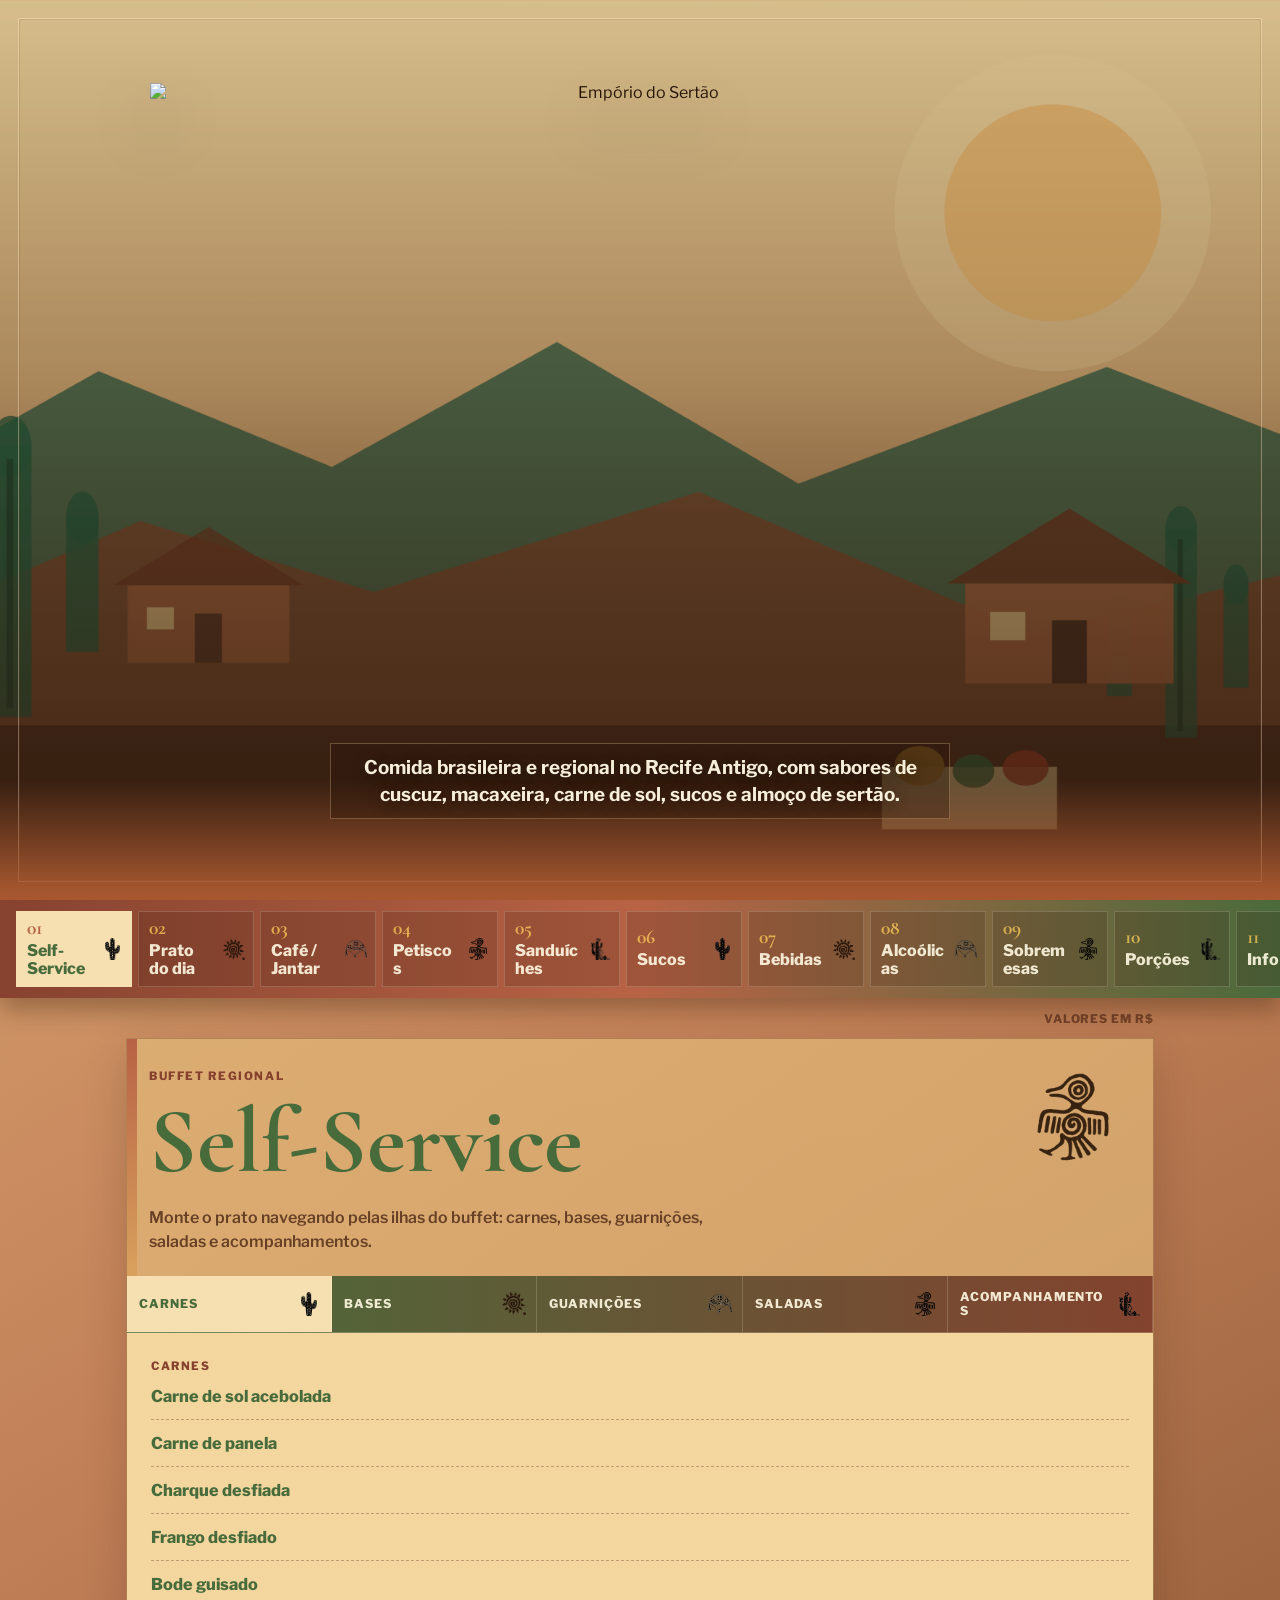
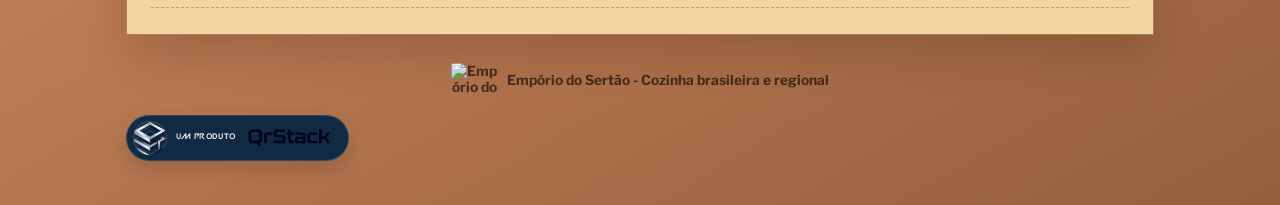
==== commit f463c429: "Reposiciona selo QrStack no rodape" ====
--- a/index.html
+++ b/index.html
@@ -7,7 +7,7 @@
   <link rel="preconnect" href="https://fonts.googleapis.com">
   <link rel="preconnect" href="https://fonts.gstatic.com" crossorigin>
   <link href="https://fonts.googleapis.com/css2?family=Cormorant+Garamond:wght@500;600;700&family=Libre+Franklin:wght@400;500;600;700;800&display=swap" rel="stylesheet">
-  <link rel="stylesheet" href="styles.css?v=qrstack-badge-2">
+  <link rel="stylesheet" href="styles.css?v=qrstack-badge-3">
 </head>
 <body>
   <main class="menu-shell">
--- a/styles.css
+++ b/styles.css
@@ -20,7 +20,11 @@
 
 @font-face {
   font-family: "Valorant Bryan T";
-  src: local("Valorant - Bryan T"), local("Valorant Bryan T"), local("Valorant");
+  src:
+    url("assets/fonts/valorant/Valorant%20Font.ttf") format("truetype"),
+    local("Valorant - Bryan T"),
+    local("Valorant Bryan T"),
+    local("Valorant");
   font-display: swap;
 }
 
@@ -727,49 +731,45 @@
 }
 
 .product-badge {
-  position: fixed;
-  left: max(14px, env(safe-area-inset-left));
-  bottom: max(14px, env(safe-area-inset-bottom));
-  z-index: 30;
+  width: fit-content;
+  max-width: calc(100vw - 32px);
+  margin: 18px 0 0;
   display: inline-flex;
   align-items: center;
-  gap: 8px;
-  min-height: 40px;
-  padding: 7px 12px 7px 7px;
-  color: rgba(246, 250, 255, .92);
-  background:
-    linear-gradient(135deg, rgba(7, 26, 50, .94), rgba(20, 34, 47, .88)),
-    rgba(7, 26, 50, .92);
-  border: 1px solid rgba(220, 229, 237, .24);
+  gap: 9px;
+  min-height: 44px;
+  padding: 5px 14px 5px 6px;
+  color: #f5f7f8;
+  background: #102a43;
+  border: 1px solid rgba(222, 236, 245, .16);
   border-radius: 999px;
-  box-shadow: 0 10px 24px rgba(7, 16, 28, .24);
-  backdrop-filter: blur(7px);
+  box-shadow: 0 8px 18px rgba(38, 20, 7, .16);
 }
 
 .product-copy {
   font-family: "Valorant Bryan T", "Valorant - Bryan T", "Libre Franklin", system-ui, sans-serif;
-  font-size: .58rem;
-  font-weight: 500;
-  letter-spacing: .06em;
+  font-size: .52rem;
+  font-weight: 400;
+  letter-spacing: .04em;
   text-transform: uppercase;
   white-space: nowrap;
 }
 
 .qrstack-mark {
-  width: 30px;
-  height: 30px;
+  width: 34px;
+  height: 34px;
   object-fit: cover;
-  border-radius: 7px;
+  border-radius: 50%;
   box-shadow: inset 0 0 0 1px rgba(255, 255, 255, .18);
 }
 
 .qrstack-wordmark {
-  width: 86px;
-  height: 20px;
+  width: 90px;
+  height: 18px;
   object-fit: cover;
   object-position: center;
   border-radius: 4px;
-  filter: brightness(1.12) contrast(1.06);
+  filter: brightness(.8) contrast(1.25);
 }
 
 @media (max-width: 820px) {
@@ -1030,25 +1030,25 @@
   }
 
   .product-badge {
-    left: max(10px, env(safe-area-inset-left));
-    bottom: max(10px, env(safe-area-inset-bottom));
-    min-height: 36px;
-    padding: 6px 10px 6px 6px;
+    max-width: calc(100vw - 20px);
+    min-height: 40px;
+    margin-left: 0;
+    padding: 5px 12px 5px 5px;
     gap: 7px;
   }
 
   .product-copy {
-    font-size: .5rem;
+    font-size: .46rem;
   }
 
   .qrstack-mark {
-    width: 26px;
-    height: 26px;
+    width: 30px;
+    height: 30px;
   }
 
   .qrstack-wordmark {
-    width: 76px;
-    height: 18px;
+    width: 78px;
+    height: 16px;
   }
 }
 
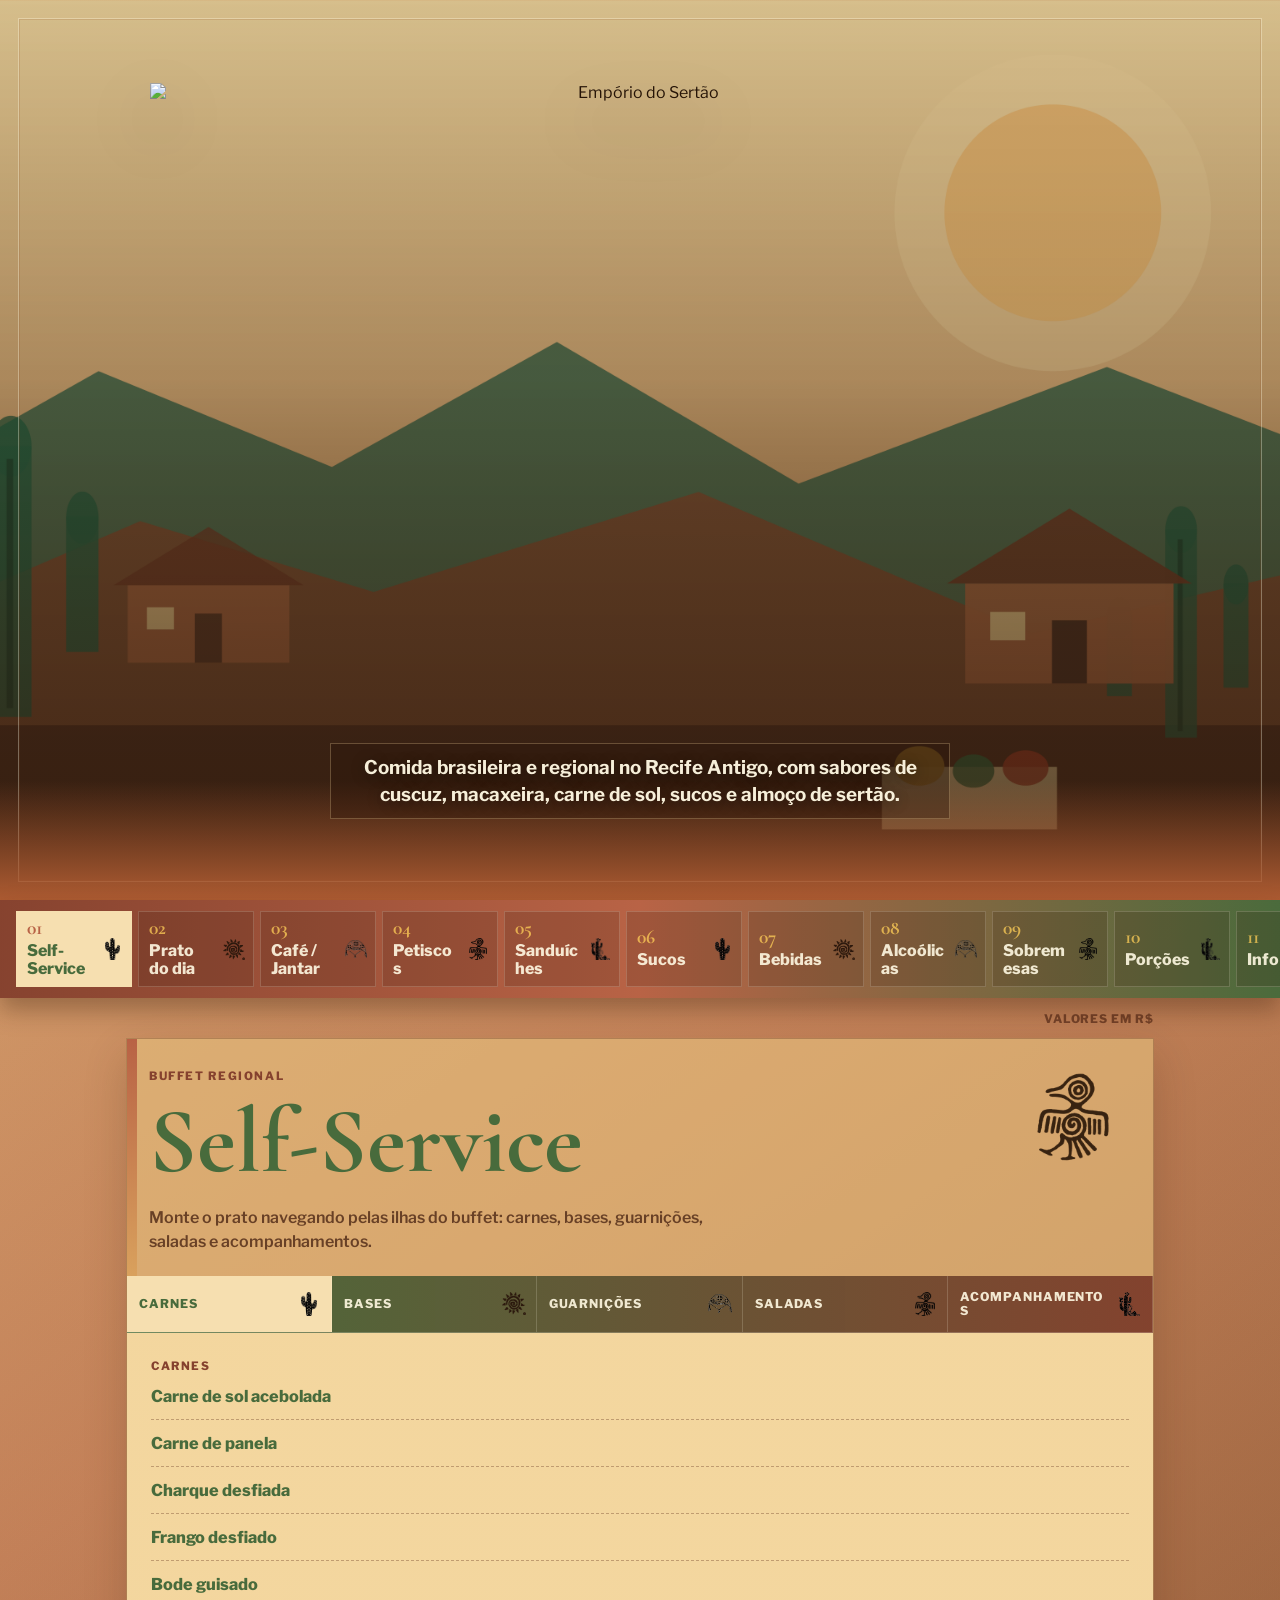
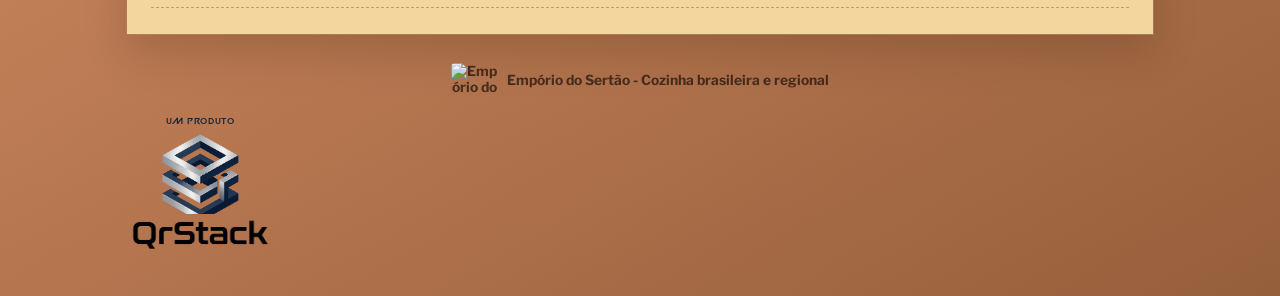
==== commit 6479a72e: "Ajusta selo QrStack sem fundo" ====
--- a/index.html
+++ b/index.html
@@ -7,7 +7,7 @@
   <link rel="preconnect" href="https://fonts.googleapis.com">
   <link rel="preconnect" href="https://fonts.gstatic.com" crossorigin>
   <link href="https://fonts.googleapis.com/css2?family=Cormorant+Garamond:wght@500;600;700&family=Libre+Franklin:wght@400;500;600;700;800&display=swap" rel="stylesheet">
-  <link rel="stylesheet" href="styles.css?v=qrstack-badge-3">
+  <link rel="stylesheet" href="styles.css?v=qrstack-badge-4">
 </head>
 <body>
   <main class="menu-shell">
@@ -236,8 +236,8 @@
     </footer>
 
     <div class="product-badge" aria-label="Um produto QrStack">
+      <span class="product-copy">Um produto</span>
       <img class="qrstack-mark" src="assets/qrstack-mark.png" alt="" aria-hidden="true">
-      <span class="product-copy">Um produto</span>
       <img class="qrstack-wordmark" src="assets/qrstack-wordmark.png" alt="QrStack">
     </div>
   </main>
--- a/styles.css
+++ b/styles.css
@@ -733,43 +733,43 @@
 .product-badge {
   width: fit-content;
   max-width: calc(100vw - 32px);
-  margin: 18px 0 0;
-  display: inline-flex;
+  margin: 20px 0 0;
+  display: flex;
+  flex-direction: column;
   align-items: center;
-  gap: 9px;
-  min-height: 44px;
-  padding: 5px 14px 5px 6px;
-  color: #f5f7f8;
-  background: #102a43;
-  border: 1px solid rgba(222, 236, 245, .16);
-  border-radius: 999px;
-  box-shadow: 0 8px 18px rgba(38, 20, 7, .16);
+  gap: 4px;
+  padding: 0;
+  color: rgba(7, 26, 50, .9);
+  background: transparent;
+  border: 0;
+  border-radius: 0;
+  box-shadow: none;
 }
 
 .product-copy {
   font-family: "Valorant Bryan T", "Valorant - Bryan T", "Libre Franklin", system-ui, sans-serif;
-  font-size: .52rem;
+  font-size: .58rem;
   font-weight: 400;
-  letter-spacing: .04em;
+  letter-spacing: .06em;
   text-transform: uppercase;
   white-space: nowrap;
 }
 
 .qrstack-mark {
-  width: 34px;
+  width: 82px;
+  height: 82px;
+  object-fit: cover;
+  border-radius: 0;
+  box-shadow: none;
+}
+
+.qrstack-wordmark {
+  width: 148px;
   height: 34px;
   object-fit: cover;
-  border-radius: 50%;
-  box-shadow: inset 0 0 0 1px rgba(255, 255, 255, .18);
-}
-
-.qrstack-wordmark {
-  width: 90px;
-  height: 18px;
-  object-fit: cover;
   object-position: center;
-  border-radius: 4px;
-  filter: brightness(.8) contrast(1.25);
+  border-radius: 0;
+  filter: brightness(.64) contrast(1.38);
 }
 
 @media (max-width: 820px) {
@@ -1031,24 +1031,22 @@
 
   .product-badge {
     max-width: calc(100vw - 20px);
-    min-height: 40px;
     margin-left: 0;
-    padding: 5px 12px 5px 5px;
-    gap: 7px;
+    gap: 3px;
   }
 
   .product-copy {
-    font-size: .46rem;
+    font-size: .5rem;
   }
 
   .qrstack-mark {
-    width: 30px;
+    width: 68px;
+    height: 68px;
+  }
+
+  .qrstack-wordmark {
+    width: 126px;
     height: 30px;
-  }
-
-  .qrstack-wordmark {
-    width: 78px;
-    height: 16px;
   }
 }
 
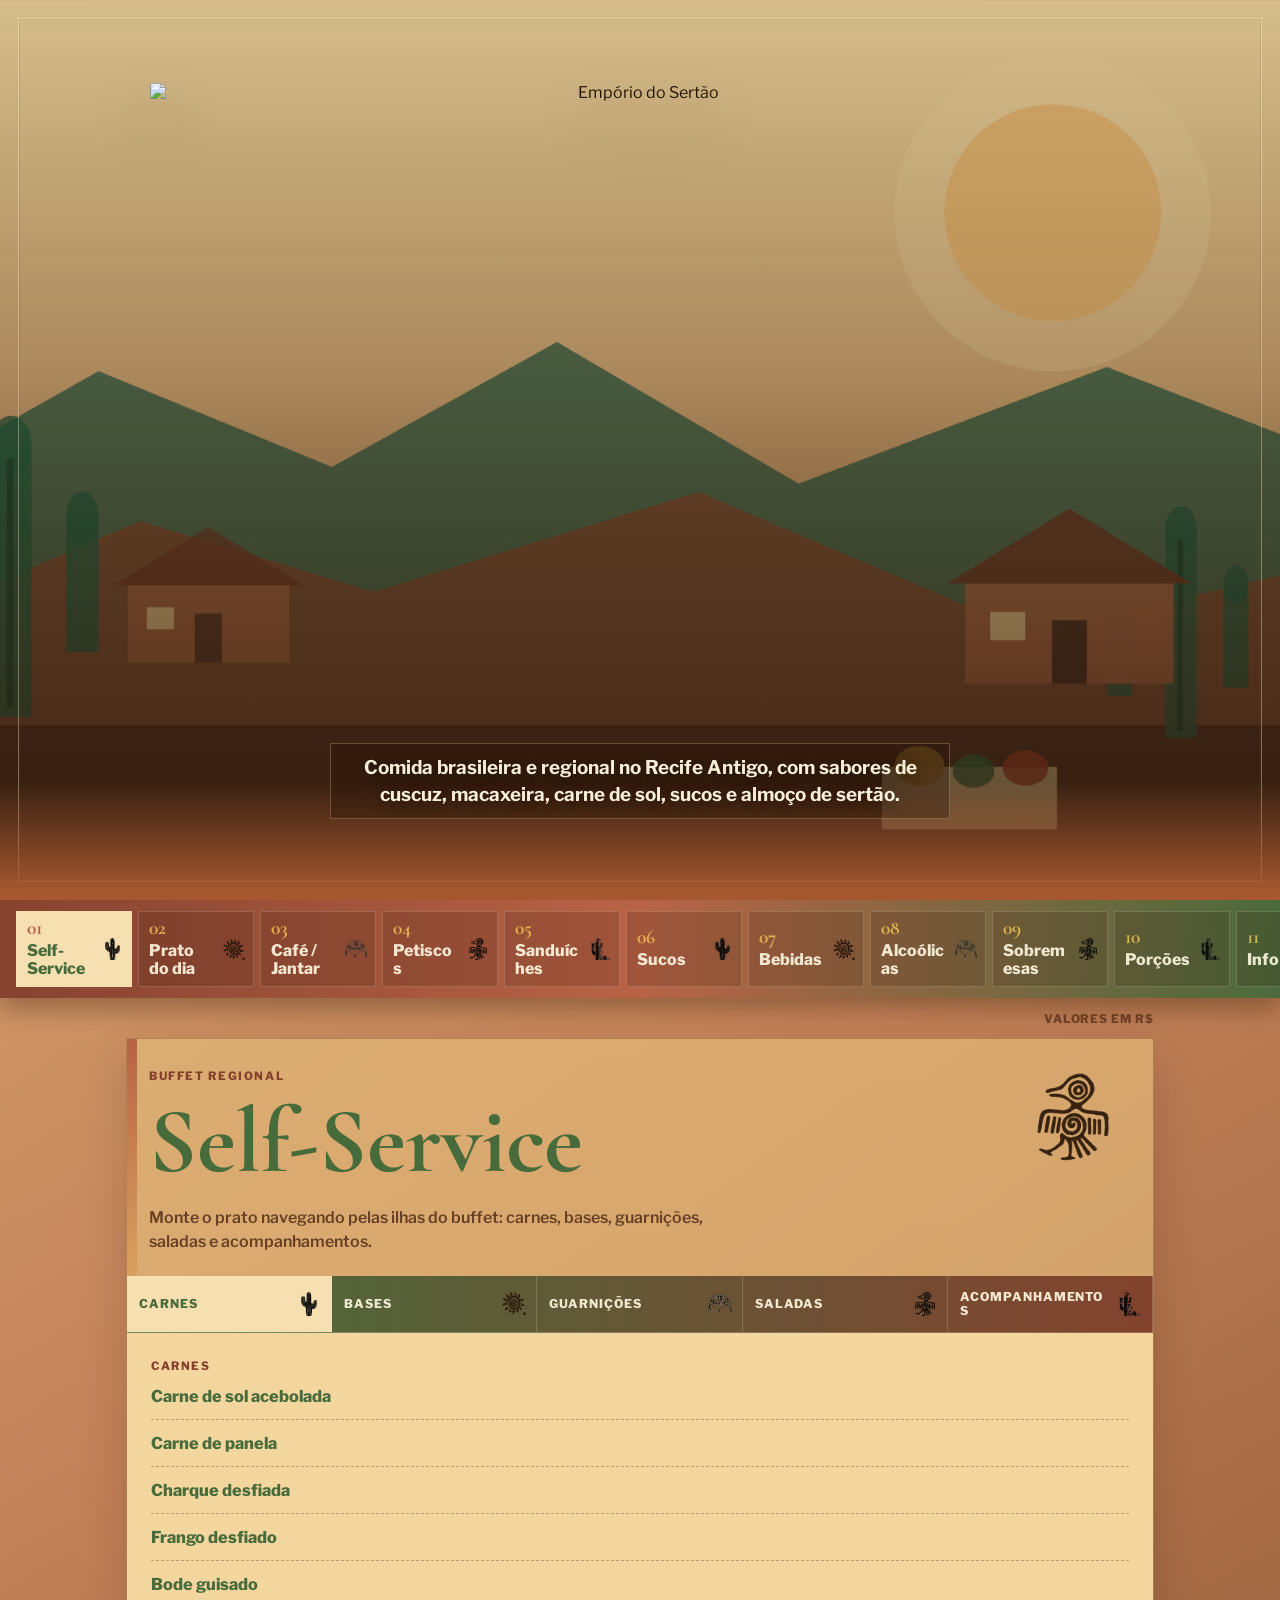
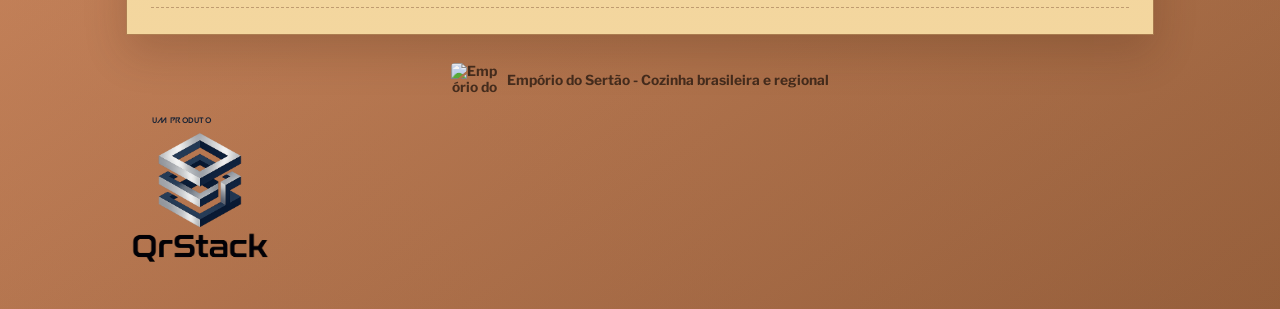
==== commit 725ffde5: "Refina selo QrStack vertical" ====
--- a/index.html
+++ b/index.html
@@ -7,7 +7,7 @@
   <link rel="preconnect" href="https://fonts.googleapis.com">
   <link rel="preconnect" href="https://fonts.gstatic.com" crossorigin>
   <link href="https://fonts.googleapis.com/css2?family=Cormorant+Garamond:wght@500;600;700&family=Libre+Franklin:wght@400;500;600;700;800&display=swap" rel="stylesheet">
-  <link rel="stylesheet" href="styles.css?v=qrstack-badge-4">
+  <link rel="stylesheet" href="styles.css?v=qrstack-badge-5">
 </head>
 <body>
   <main class="menu-shell">
@@ -236,8 +236,10 @@
     </footer>
 
     <div class="product-badge" aria-label="Um produto QrStack">
-      <span class="product-copy">Um produto</span>
-      <img class="qrstack-mark" src="assets/qrstack-mark.png" alt="" aria-hidden="true">
+      <div class="qrstack-lockup">
+        <span class="product-copy">Um produto</span>
+        <img class="qrstack-mark" src="assets/qrstack-mark.png" alt="" aria-hidden="true">
+      </div>
       <img class="qrstack-wordmark" src="assets/qrstack-wordmark.png" alt="QrStack">
     </div>
   </main>
--- a/styles.css
+++ b/styles.css
@@ -746,19 +746,28 @@
   box-shadow: none;
 }
 
+.qrstack-lockup {
+  position: relative;
+  width: 96px;
+  padding-top: 12px;
+}
+
 .product-copy {
+  position: absolute;
+  top: 0;
+  left: 0;
   font-family: "Valorant Bryan T", "Valorant - Bryan T", "Libre Franklin", system-ui, sans-serif;
-  font-size: .58rem;
+  font-size: .48rem;
   font-weight: 400;
-  letter-spacing: .06em;
+  letter-spacing: .04em;
   text-transform: uppercase;
   white-space: nowrap;
 }
 
 .qrstack-mark {
-  width: 82px;
-  height: 82px;
-  object-fit: cover;
+  width: 96px;
+  height: 98px;
+  object-fit: contain;
   border-radius: 0;
   box-shadow: none;
 }
@@ -1035,13 +1044,18 @@
     gap: 3px;
   }
 
+  .qrstack-lockup {
+    width: 80px;
+    padding-top: 10px;
+  }
+
   .product-copy {
-    font-size: .5rem;
+    font-size: .42rem;
   }
 
   .qrstack-mark {
-    width: 68px;
-    height: 68px;
+    width: 80px;
+    height: 82px;
   }
 
   .qrstack-wordmark {
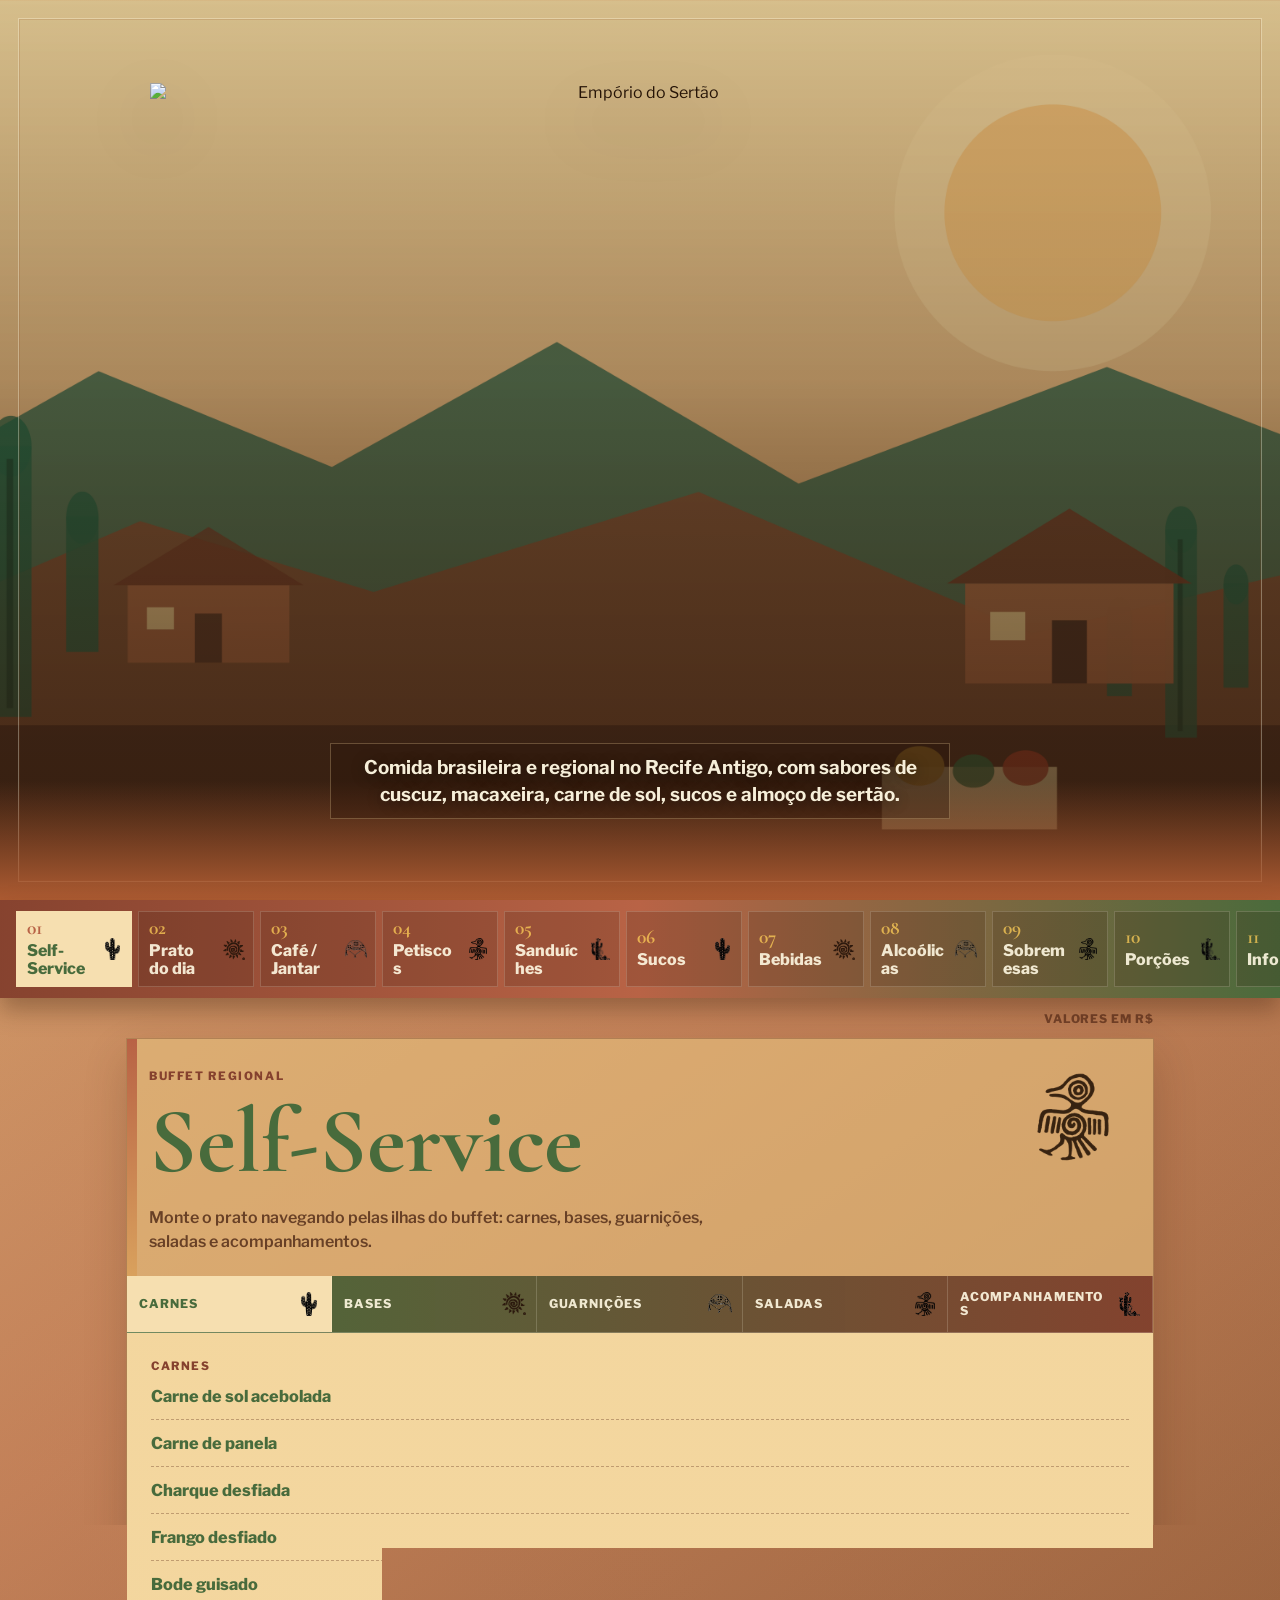
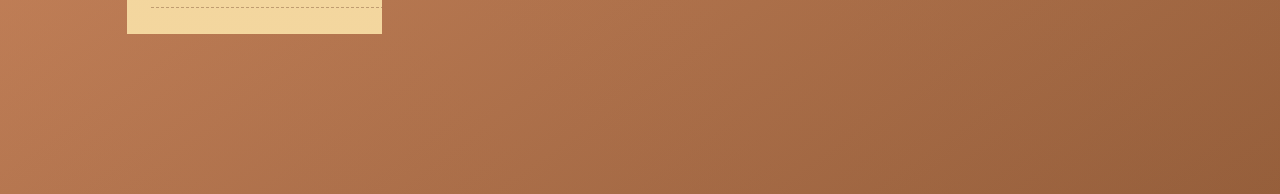
==== commit 249618e8: "Alinha selo QrStack ao rodape" ====
--- a/index.html
+++ b/index.html
@@ -7,7 +7,7 @@
   <link rel="preconnect" href="https://fonts.googleapis.com">
   <link rel="preconnect" href="https://fonts.gstatic.com" crossorigin>
   <link href="https://fonts.googleapis.com/css2?family=Cormorant+Garamond:wght@500;600;700&family=Libre+Franklin:wght@400;500;600;700;800&display=swap" rel="stylesheet">
-  <link rel="stylesheet" href="styles.css?v=qrstack-badge-5">
+  <link rel="stylesheet" href="styles.css?v=qrstack-badge-6">
 </head>
 <body>
   <main class="menu-shell">
@@ -231,17 +231,18 @@
     </div>
 
     <footer class="menu-footer">
-      <img src="assets/logo-emporio-clean-4k.png" alt="Empório do Sertão">
-      <span>Empório do Sertão - Cozinha brasileira e regional</span>
+      <div class="product-badge" aria-label="Um produto QrStack">
+        <div class="qrstack-lockup">
+          <span class="product-copy">Um produto</span>
+          <img class="qrstack-mark" src="assets/qrstack-mark.png" alt="" aria-hidden="true">
+        </div>
+        <img class="qrstack-wordmark" src="assets/qrstack-wordmark.png" alt="QrStack">
+      </div>
+      <div class="footer-brand">
+        <img src="assets/logo-emporio-clean-4k.png" alt="Emp&oacute;rio do Sert&atilde;o">
+        <span>Emp&oacute;rio do Sert&atilde;o - Cozinha brasileira e regional</span>
+      </div>
     </footer>
-
-    <div class="product-badge" aria-label="Um produto QrStack">
-      <div class="qrstack-lockup">
-        <span class="product-copy">Um produto</span>
-        <img class="qrstack-mark" src="assets/qrstack-mark.png" alt="" aria-hidden="true">
-      </div>
-      <img class="qrstack-wordmark" src="assets/qrstack-wordmark.png" alt="QrStack">
-    </div>
   </main>
 
   <script src="script.js"></script>
--- a/styles.css
+++ b/styles.css
@@ -710,11 +710,10 @@
 }
 
 .menu-footer {
-  display: flex;
-  align-items: center;
-  justify-content: center;
-  flex-wrap: wrap;
-  gap: 10px;
+  display: grid;
+  grid-template-columns: minmax(0, 1fr) auto minmax(0, 1fr);
+  align-items: end;
+  gap: 16px;
   padding: 28px 0 0;
   color: rgba(38, 24, 15, .78);
   font-size: .86rem;
@@ -723,7 +722,16 @@
   overflow-wrap: anywhere;
 }
 
-.menu-footer img {
+.footer-brand {
+  grid-column: 2;
+  display: inline-flex;
+  align-items: center;
+  justify-content: center;
+  gap: 10px;
+  min-width: 0;
+}
+
+.footer-brand img {
   width: 46px;
   height: 34px;
   object-fit: cover;
@@ -731,13 +739,16 @@
 }
 
 .product-badge {
+  grid-column: 1;
+  justify-self: start;
+  align-self: end;
   width: fit-content;
-  max-width: calc(100vw - 32px);
-  margin: 20px 0 0;
+  max-width: 100%;
+  margin: 0;
   display: flex;
   flex-direction: column;
   align-items: center;
-  gap: 4px;
+  gap: 1px;
   padding: 0;
   color: rgba(7, 26, 50, .9);
   background: transparent;
@@ -748,8 +759,8 @@
 
 .qrstack-lockup {
   position: relative;
-  width: 96px;
-  padding-top: 12px;
+  width: 56px;
+  padding-top: 8px;
 }
 
 .product-copy {
@@ -757,7 +768,7 @@
   top: 0;
   left: 0;
   font-family: "Valorant Bryan T", "Valorant - Bryan T", "Libre Franklin", system-ui, sans-serif;
-  font-size: .48rem;
+  font-size: .3rem;
   font-weight: 400;
   letter-spacing: .04em;
   text-transform: uppercase;
@@ -765,16 +776,16 @@
 }
 
 .qrstack-mark {
-  width: 96px;
-  height: 98px;
+  width: 56px;
+  height: 58px;
   object-fit: contain;
   border-radius: 0;
   box-shadow: none;
 }
 
 .qrstack-wordmark {
-  width: 148px;
-  height: 34px;
+  width: 86px;
+  height: 20px;
   object-fit: cover;
   object-position: center;
   border-radius: 0;
@@ -1039,28 +1050,37 @@
   }
 
   .product-badge {
-    max-width: calc(100vw - 20px);
-    margin-left: 0;
-    gap: 3px;
+    max-width: 100%;
+    gap: 1px;
+  }
+
+  .menu-footer {
+    grid-template-columns: 82px minmax(0, 1fr);
+  }
+
+  .footer-brand {
+    grid-column: 2;
+    justify-self: center;
+    flex-wrap: wrap;
   }
 
   .qrstack-lockup {
-    width: 80px;
-    padding-top: 10px;
+    width: 48px;
+    padding-top: 7px;
   }
 
   .product-copy {
-    font-size: .42rem;
+    font-size: .26rem;
   }
 
   .qrstack-mark {
-    width: 80px;
-    height: 82px;
+    width: 48px;
+    height: 50px;
   }
 
   .qrstack-wordmark {
-    width: 126px;
-    height: 30px;
+    width: 74px;
+    height: 18px;
   }
 }
 
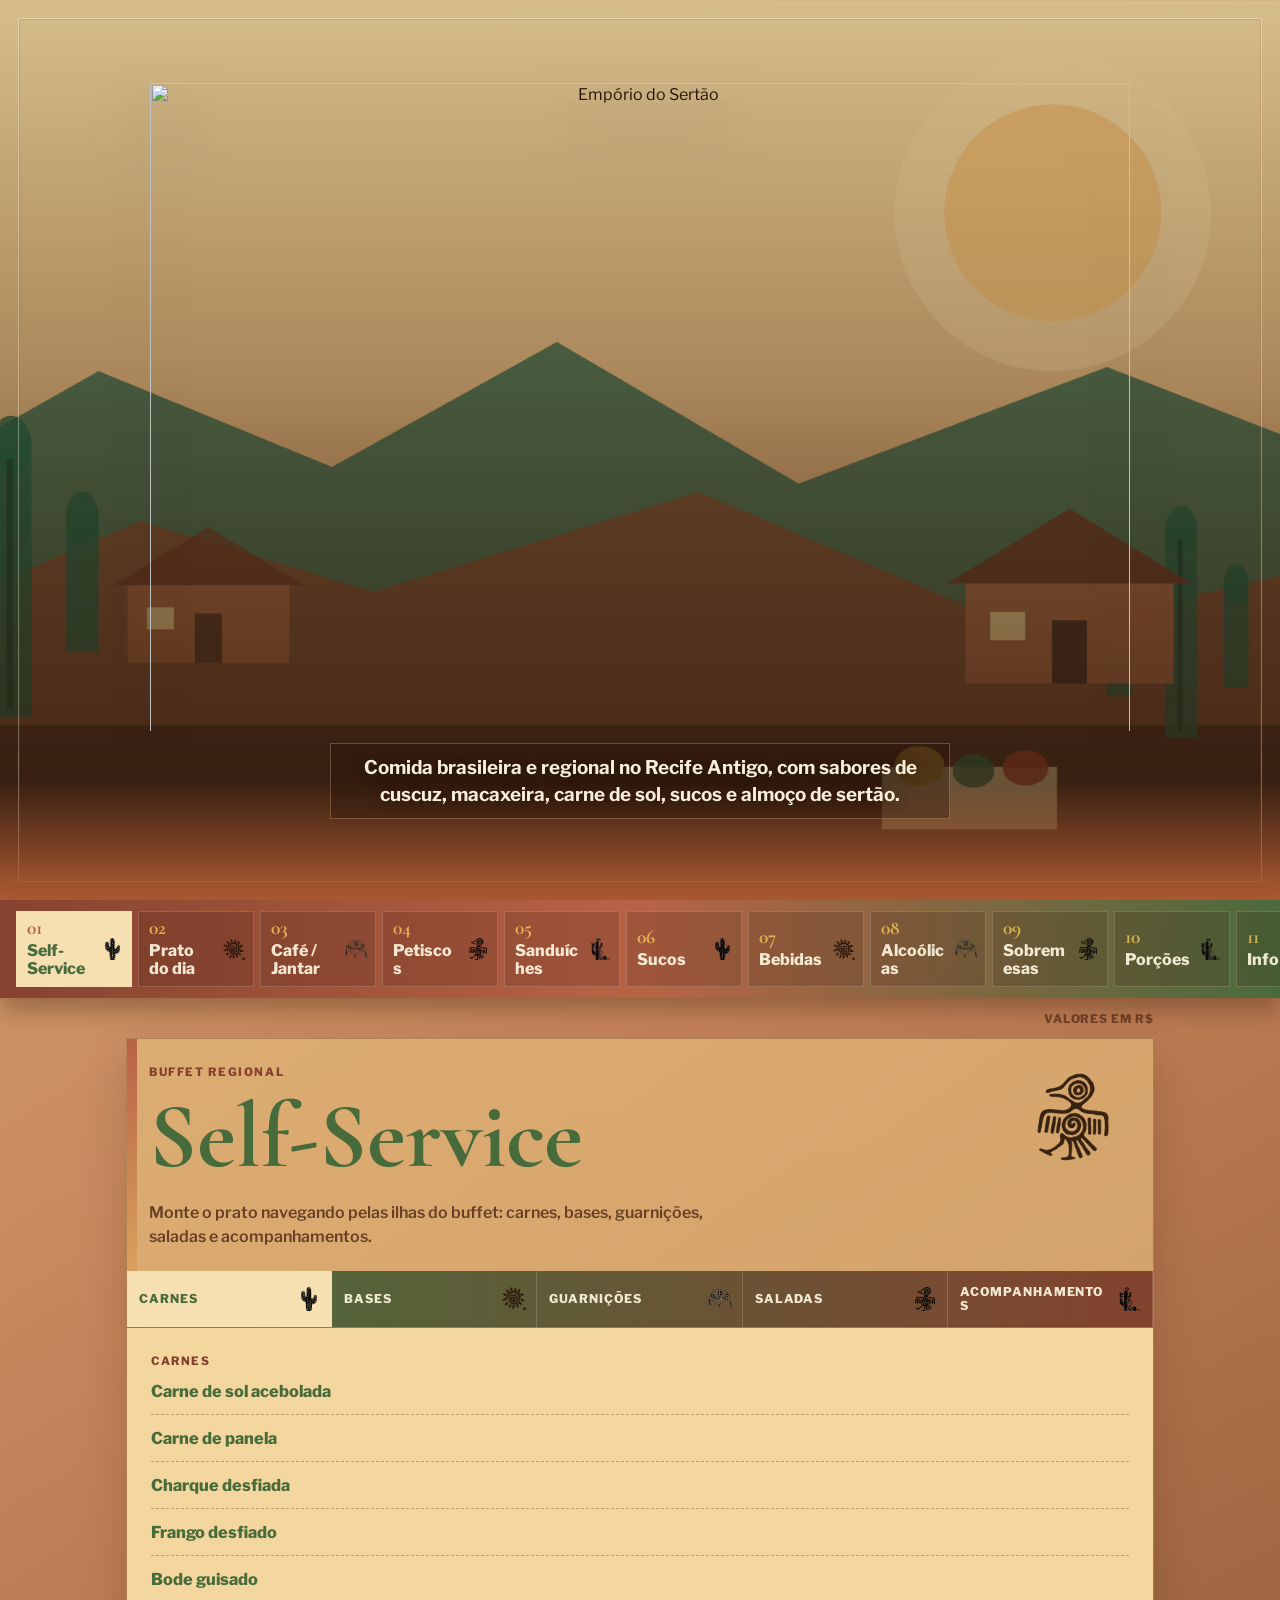
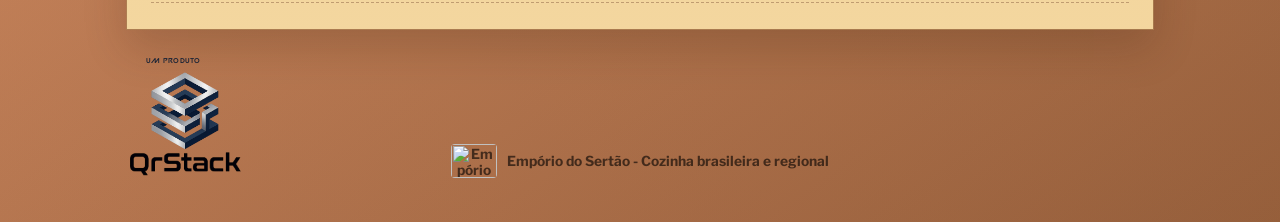
==== commit 0b4dac3a: "Aumenta selo QrStack no rodape" ====
--- a/index.html
+++ b/index.html
@@ -1,4 +1,4 @@
-<!doctype html>
+<!-- Provérbios 16:3 Confia ao SENHOR as tuas obras, e os teus desígnios serão estabelecidos -->
 <html lang="pt-BR">
 <head>
   <meta charset="utf-8">
--- a/styles.css
+++ b/styles.css
@@ -759,8 +759,8 @@
 
 .qrstack-lockup {
   position: relative;
-  width: 56px;
-  padding-top: 8px;
+  width: 78px;
+  padding-top: 11px;
 }
 
 .product-copy {
@@ -768,7 +768,7 @@
   top: 0;
   left: 0;
   font-family: "Valorant Bryan T", "Valorant - Bryan T", "Libre Franklin", system-ui, sans-serif;
-  font-size: .3rem;
+  font-size: .42rem;
   font-weight: 400;
   letter-spacing: .04em;
   text-transform: uppercase;
@@ -776,16 +776,16 @@
 }
 
 .qrstack-mark {
-  width: 56px;
-  height: 58px;
+  width: 78px;
+  height: 80px;
   object-fit: contain;
   border-radius: 0;
   box-shadow: none;
 }
 
 .qrstack-wordmark {
-  width: 86px;
-  height: 20px;
+  width: 118px;
+  height: 28px;
   object-fit: cover;
   object-position: center;
   border-radius: 0;
@@ -1055,7 +1055,7 @@
   }
 
   .menu-footer {
-    grid-template-columns: 82px minmax(0, 1fr);
+    grid-template-columns: 124px minmax(0, 1fr);
   }
 
   .footer-brand {
@@ -1065,22 +1065,22 @@
   }
 
   .qrstack-lockup {
-    width: 48px;
-    padding-top: 7px;
+    width: 64px;
+    padding-top: 9px;
   }
 
   .product-copy {
-    font-size: .26rem;
+    font-size: .34rem;
   }
 
   .qrstack-mark {
-    width: 48px;
-    height: 50px;
+    width: 64px;
+    height: 66px;
   }
 
   .qrstack-wordmark {
-    width: 74px;
-    height: 18px;
+    width: 98px;
+    height: 23px;
   }
 }
 
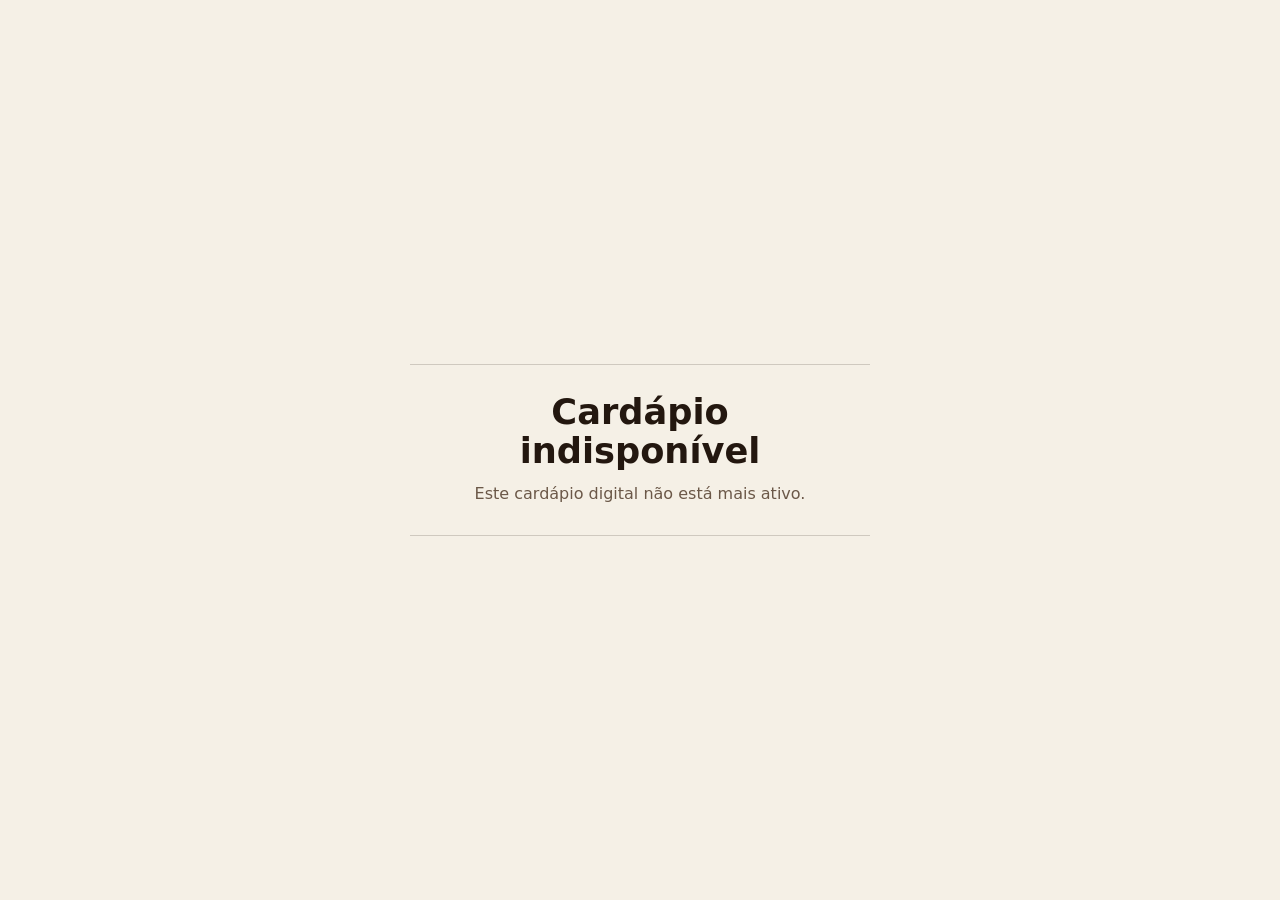
==== commit 0f1eb7a7: "Inativa cardapio do Emporio" ====
--- a/index.html
+++ b/index.html
@@ -1,250 +1,60 @@
 <!-- Provérbios 16:3 Confia ao SENHOR as tuas obras, e os teus desígnios serão estabelecidos -->
+<!doctype html>
 <html lang="pt-BR">
 <head>
   <meta charset="utf-8">
   <meta name="viewport" content="width=device-width, initial-scale=1">
-  <title>Empório do Sertão - Cardápio Digital</title>
-  <link rel="preconnect" href="https://fonts.googleapis.com">
-  <link rel="preconnect" href="https://fonts.gstatic.com" crossorigin>
-  <link href="https://fonts.googleapis.com/css2?family=Cormorant+Garamond:wght@500;600;700&family=Libre+Franklin:wght@400;500;600;700;800&display=swap" rel="stylesheet">
-  <link rel="stylesheet" href="styles.css?v=qrstack-badge-6">
+  <meta name="robots" content="noindex, nofollow">
+  <title>Cardapio indisponivel</title>
+  <style>
+    :root {
+      color-scheme: light;
+      --bg: #f5f0e6;
+      --ink: #23170f;
+      --muted: #6b5848;
+      --line: rgba(35, 23, 15, .18);
+    }
+
+    * {
+      box-sizing: border-box;
+    }
+
+    body {
+      margin: 0;
+      min-height: 100svh;
+      display: grid;
+      place-items: center;
+      padding: 24px;
+      color: var(--ink);
+      background: var(--bg);
+      font-family: system-ui, -apple-system, BlinkMacSystemFont, "Segoe UI", sans-serif;
+      text-align: center;
+    }
+
+    main {
+      width: min(460px, 100%);
+      padding: 28px 24px;
+      border-top: 1px solid var(--line);
+      border-bottom: 1px solid var(--line);
+    }
+
+    h1 {
+      margin: 0;
+      font-size: clamp(1.6rem, 5vw, 2.2rem);
+      line-height: 1.1;
+    }
+
+    p {
+      margin: 12px 0 0;
+      color: var(--muted);
+      line-height: 1.55;
+    }
+  </style>
 </head>
 <body>
-  <main class="menu-shell">
-    <header class="cover">
-      <div class="cover-brand">
-        <img src="assets/logo-emporio-clean-4k.png" alt="Empório do Sertão" class="logo" width="4096" height="2731" fetchpriority="high">
-        <h1 class="sr-only">Empório do Sertão</h1>
-        <p>Comida brasileira e regional no Recife Antigo, com sabores de cuscuz, macaxeira, carne de sol, sucos e almoço de sertão.</p>
-      </div>
-    </header>
-
-    <nav class="tab-dock" id="cardapio" role="tablist" aria-label="Categorias do cardápio">
-      <button class="tab is-active" type="button" role="tab" aria-selected="true" aria-controls="panel-self-service" id="tab-self-service"><span class="tab-number">01</span><span class="tab-label">Self-Service</span></button>
-      <button class="tab" type="button" role="tab" aria-selected="false" aria-controls="panel-prato-dia" id="tab-prato-dia"><span class="tab-number">02</span><span class="tab-label">Prato do dia</span></button>
-      <button class="tab" type="button" role="tab" aria-selected="false" aria-controls="panel-cafe-manha" id="tab-cafe-manha"><span class="tab-number">03</span><span class="tab-label">Café / Jantar</span></button>
-      <button class="tab" type="button" role="tab" aria-selected="false" aria-controls="panel-petiscos" id="tab-petiscos"><span class="tab-number">04</span><span class="tab-label">Petiscos</span></button>
-      <button class="tab" type="button" role="tab" aria-selected="false" aria-controls="panel-sanduiches" id="tab-sanduiches"><span class="tab-number">05</span><span class="tab-label">Sanduíches</span></button>
-      <button class="tab" type="button" role="tab" aria-selected="false" aria-controls="panel-sucos" id="tab-sucos"><span class="tab-number">06</span><span class="tab-label">Sucos</span></button>
-      <button class="tab" type="button" role="tab" aria-selected="false" aria-controls="panel-bebidas" id="tab-bebidas"><span class="tab-number">07</span><span class="tab-label">Bebidas</span></button>
-      <button class="tab" type="button" role="tab" aria-selected="false" aria-controls="panel-alcoolicas" id="tab-alcoolicas"><span class="tab-number">08</span><span class="tab-label">Alcoólicas</span></button>
-      <button class="tab" type="button" role="tab" aria-selected="false" aria-controls="panel-sobremesas" id="tab-sobremesas"><span class="tab-number">09</span><span class="tab-label">Sobremesas</span></button>
-      <button class="tab" type="button" role="tab" aria-selected="false" aria-controls="panel-porcoes" id="tab-porcoes"><span class="tab-number">10</span><span class="tab-label">Porções</span></button>
-      <button class="tab" type="button" role="tab" aria-selected="false" aria-controls="panel-info" id="tab-info"><span class="tab-number">11</span><span class="tab-label">Info</span></button>
-    </nav>
-
-    <section class="menu-status">
-      <span>Valores em R$</span>
-    </section>
-
-    <div class="tab-panels">
-      <section class="panel is-active" id="panel-self-service" role="tabpanel" aria-labelledby="tab-self-service">
-        <div class="section-hero">
-          <div>
-            <span>Buffet regional</span>
-            <h2>Self-Service</h2>
-            <p>Monte o prato navegando pelas ilhas do buffet: carnes, bases, guarnições, saladas e acompanhamentos.</p>
-          </div>
-          <img class="section-xilo" src="assets/header-xilo-01-ave.png" alt="Xilogravura de ave em espiral">
-        </div>
-
-        <div class="buffet-tabs" aria-label="Itens do buffet">
-          <button class="buffet-tab is-active" type="button" data-buffet-target="buffet-carnes"><span>Carnes</span></button>
-          <button class="buffet-tab" type="button" data-buffet-target="buffet-bases"><span>Bases</span></button>
-          <button class="buffet-tab" type="button" data-buffet-target="buffet-guarnicoes"><span>Guarnições</span></button>
-          <button class="buffet-tab" type="button" data-buffet-target="buffet-saladas"><span>Saladas</span></button>
-          <button class="buffet-tab" type="button" data-buffet-target="buffet-acompanhamentos"><span>Acompanhamentos</span></button>
-        </div>
-
-        <div class="buffet-panels">
-          <section class="buffet-panel is-active" id="buffet-carnes">
-            <article><span>Carnes</span><p>Carne de sol acebolada</p><p>Carne de panela</p><p>Charque desfiada</p><p>Frango desfiado</p><p>Bode guisado</p></article>
-          </section>
-          <section class="buffet-panel" id="buffet-bases" hidden>
-            <article><span>Bases</span><p>Cuscuz nordestino</p><p>Macaxeira cozida</p><p>Inhame</p><p>Batata doce</p><p>Arroz branco</p></article>
-          </section>
-          <section class="buffet-panel" id="buffet-guarnicoes" hidden>
-            <article><span>Guarnições</span><p>Feijão</p><p>Farofa</p><p>Macarrão</p><p>Purê</p><p>Vinagrete</p></article>
-          </section>
-          <section class="buffet-panel" id="buffet-saladas" hidden>
-            <article><span>Saladas</span><p>Salada do Empório</p><p>Salada sertaneja</p><p>Porção de salada</p><p>Frutas frescas</p><p>Legumes do dia</p></article>
-          </section>
-          <section class="buffet-panel" id="buffet-acompanhamentos" hidden>
-            <article><span>Acompanhamentos</span><p>Ovo frito / cozido</p><p>Porção de queijo</p><p>Porção de torrada</p><p>Batata palha</p><p>Bacon</p></article>
-          </section>
-        </div>
-      </section>
-
-      <section class="panel" id="panel-prato-dia" role="tabpanel" aria-labelledby="tab-prato-dia" hidden>
-        <div class="section-head"><div><span>Almoço da casa</span><h2>Prato do dia</h2></div><img class="section-xilo" src="assets/header-xilo-02-sol-espiral.png" alt="Xilogravura de sol em espiral"></div>
-        <div class="menu-list photo-list">
-          <article class="menu-item with-photo"><img src="assets/illustracao-prato.png" alt=""><div><span>Da casa</span><h3>Carne de sol do Empório</h3><p>Prato regional com carne de sol, em versão individual ou para dividir.</p></div><strong>35,90</strong></article>
-          <article class="menu-item"><div><span>Nata</span><h3>Carne de sol na nata</h3><p>Carne de sol com molho de nata.</p></div><strong>35,90</strong></article>
-          <article class="menu-item"><div><span>Bode</span><h3>Bode grelhado</h3><p>Carne de bode preparada na grelha.</p></div><strong>36,90</strong></article>
-          <article class="menu-item"><div><span>Peixe</span><h3>Peixe ao molho de camarão</h3><p>Peixe servido com molho de camarão.</p></div><strong>48,90</strong></article>
-          <article class="menu-item"><div><span>Grelhado</span><h3>Filé mignon grelhado</h3><p>Filé mignon preparado na chapa.</p></div><strong>49,90</strong></article>
-          <article class="menu-item"><div><span>Salada</span><h3>Salada sertaneja</h3><p>Opção leve com assinatura regional.</p></div><strong>31,90</strong></article>
-        </div>
-      </section>
-
-      <section class="panel" id="panel-cafe-manha" role="tabpanel" aria-labelledby="tab-cafe-manha" hidden>
-        <div class="section-hero">
-          <div>
-            <span>Raízes da casa</span>
-            <h2>Café / Jantar</h2>
-            <p>Cuscuz, macaxeira, inhame, batata doce, tapioca e caldos com recheios sertanejos.</p>
-          </div>
-          <img class="section-xilo" src="assets/header-xilo-03-cacto-mulher.png" alt="Xilogravura de cacto e mulher">
-        </div>
-
-        <div class="menu-list photo-list">
-          <article class="menu-item with-photo"><img src="assets/illustracao-prato.png" alt=""><div><span>Carne de sol</span><h3>Cuscuz c/ carne de sol</h3><p>Base regional de cuscuz com recheio de carne de sol.</p></div><strong>23,00</strong></article>
-          <article class="menu-item"><div><span>Bode</span><h3>Cuscuz c/ bode guisado</h3><p>Cuscuz nordestino servido com bode guisado.</p></div><strong>24,00</strong></article>
-          <article class="menu-item"><div><span>Charque</span><h3>Cuscuz c/ charque desfiada</h3><p>Charque desfiada sobre cuscuz quente.</p></div><strong>22,00</strong></article>
-          <article class="menu-item"><div><span>Macaxeira</span><h3>Macaxeira c/ carne de sol</h3><p>Macaxeira com carne de sol, simples e direto.</p></div><strong>23,00</strong></article>
-          <article class="menu-item"><div><span>Inhame</span><h3>Inhame c/ carne de panela</h3><p>Inhame cozido com carne de panela.</p></div><strong>20,00</strong></article>
-          <article class="menu-item"><div><span>Batata doce</span><h3>Batata doce c/ frango desfiado</h3><p>Batata doce acompanhada de frango desfiado.</p></div><strong>20,00</strong></article>
-          <article class="menu-item"><div><span>Tapioca</span><h3>Tapioca de carne de sol c/ queijo</h3><p>Tapioca recheada com carne de sol e queijo.</p></div><strong>16,00</strong></article>
-          <article class="menu-item"><div><span>Caldo</span><h3>Caldo de kenga</h3><p>Caldo regional para abrir o apetite.</p></div><strong>11,00</strong></article>
-        </div>
-      </section>
-
-      <section class="panel" id="panel-petiscos" role="tabpanel" aria-labelledby="tab-petiscos" hidden>
-        <div class="section-head"><div><span>Para compartilhar</span><h2>Petiscos</h2></div><img class="section-xilo" src="assets/header-xilo-04-chapeu-vaqueiro.png" alt="Xilogravura de chapéu de vaqueiro"></div>
-        <div class="menu-list">
-          <article class="menu-item"><div><span>Charque</span><h3>Bolinho charque c/ queijo</h3><p>Bolinho de charque com queijo.</p></div><strong>29,90</strong></article>
-          <article class="menu-item"><div><span>Charque</span><h3>Bolinho de charque</h3><p>Petisco clássico da casa.</p></div><strong>29,90</strong></article>
-          <article class="menu-item"><div><span>Queijo</span><h3>Bolinho de queijo</h3><p>Bolinho crocante de queijo.</p></div><strong>24,90</strong></article>
-          <article class="menu-item"><div><span>Mar</span><h3>Camarão alho e óleo</h3><p>Camarão salteado no alho e óleo.</p></div><strong>55,90</strong></article>
-          <article class="menu-item"><div><span>Porção</span><h3>Carne de sol c/ fritas</h3><p>Carne de sol servida com fritas.</p></div><strong>58,00</strong></article>
-          <article class="menu-item"><div><span>Caldo</span><h3>Caldinho de feijão</h3><p>Caldinho para acompanhar.</p></div><strong>14,00</strong></article>
-          <article class="menu-item"><div><span>Frango</span><h3>Frango à passarinho</h3><p>Frango em pedaços, servido como petisco.</p></div><strong>47,90</strong></article>
-          <article class="menu-item"><div><span>Fritas</span><h3>Porção de fritas</h3><p>Batatas fritas para dividir.</p></div><strong>20,00</strong></article>
-        </div>
-      </section>
-
-      <section class="panel" id="panel-sanduiches" role="tabpanel" aria-labelledby="tab-sanduiches" hidden>
-        <div class="section-head"><div><span>Lanches</span><h2>Sanduíches</h2></div><img class="section-xilo" src="assets/header-xilo-05-cacto-j-borges.png" alt="Xilogravura de cacto"></div>
-        <div class="menu-list">
-          <article class="menu-item"><div><span>Empório</span><h3>Hambúrguer Empório do Sertão</h3><p>Hambúrguer assinatura da casa.</p></div><strong>22,00</strong></article>
-          <article class="menu-item"><div><span>Nordestino</span><h3>Hambúrguer nordestino</h3><p>Hambúrguer com sotaque regional.</p></div><strong>25,00</strong></article>
-          <article class="menu-item"><div><span>Beirute</span><h3>Beirute de carne de sol</h3><p>Beirute recheado com carne de sol.</p></div><strong>26,90</strong></article>
-          <article class="menu-item"><div><span>Beirute</span><h3>Beirute de camarão</h3><p>Versão com camarão.</p></div><strong>27,90</strong></article>
-          <article class="menu-item"><div><span>Queijo</span><h3>Cheese carne de sol</h3><p>Sanduíche com carne de sol e queijo.</p></div><strong>24,00</strong></article>
-          <article class="menu-item"><div><span>Clássico</span><h3>Americano</h3><p>Sanduíche tradicional.</p></div><strong>15,00</strong></article>
-          <article class="menu-item"><div><span>Simples</span><h3>Pão c/ ovo</h3><p>Pão com ovo feito na hora.</p></div><strong>7,00</strong></article>
-          <article class="menu-item"><div><span>Acompanhamento</span><h3>Acréscimo de frita no beirute</h3><p>Adicional para acompanhar o beirute.</p></div><strong>10,00</strong></article>
-        </div>
-      </section>
-
-      <section class="panel" id="panel-sucos" role="tabpanel" aria-labelledby="tab-sucos" hidden>
-        <div class="section-head"><div><span>Frutas e jarras</span><h2>Sucos</h2></div><img class="section-xilo" src="assets/header-xilo-06-sol.png" alt="Xilogravura de sol"></div>
-        <div class="price-grid">
-          <article><h3>Jarra de cajá</h3><strong>24,00</strong><span>Jarra</span></article>
-          <article><h3>Jarra de cupuaçu</h3><strong>24,00</strong><span>Jarra</span></article>
-          <article><h3>Jarra de graviola</h3><strong>24,00</strong><span>Jarra</span></article>
-          <article><h3>Jarra de caju</h3><strong>24,00</strong><span>Jarra</span></article>
-          <article><h3>Jarra beijo gelado</h3><strong>27,00</strong><span>Jarra</span></article>
-          <article><h3>Suco Sertão</h3><strong>12,00</strong><span>Copo</span></article>
-          <article><h3>Suco Guia 171</h3><strong>12,00</strong><span>Copo</span></article>
-          <article><h3>Suco Empório Verde</h3><strong>12,00</strong><span>Copo</span></article>
-          <article><h3>Suco salada mista</h3><strong>13,00</strong><span>Copo</span></article>
-          <article><h3>Vitamina de abacate</h3><strong>9,00</strong><span>Copo</span></article>
-        </div>
-      </section>
-
-      <section class="panel" id="panel-bebidas" role="tabpanel" aria-labelledby="tab-bebidas" hidden>
-        <div class="section-head"><div><span>Sem álcool</span><h2>Bebidas</h2></div><img class="section-xilo" src="assets/header-xilo-07-cacto.png" alt="Xilogravura de cacto"></div>
-        <div class="price-grid dense">
-          <article><h3>Água s/ gás</h3><strong>5,00</strong><span></span></article>
-          <article><h3>Água c/ gás</h3><strong>7,00</strong><span></span></article>
-          <article><h3>Água tônica</h3><strong>7,00</strong><span></span></article>
-          <article><h3>Coca lata</h3><strong>7,00</strong><span></span></article>
-          <article><h3>Coca 1L</h3><strong>11,00</strong><span></span></article>
-          <article><h3>Coca 2L</h3><strong>19,00</strong><span></span></article>
-          <article><h3>Guaraná lata</h3><strong>7,00</strong><span></span></article>
-          <article><h3>H2O</h3><strong>7,00</strong><span></span></article>
-          <article><h3>Chá gelado</h3><strong>8,00</strong><span></span></article>
-          <article><h3>Red Bull</h3><strong>12,00</strong><span></span></article>
-          <article><h3>Monster G</h3><strong>15,00</strong><span></span></article>
-          <article><h3>Powerade</h3><strong>8,00</strong><span></span></article>
-        </div>
-      </section>
-
-      <section class="panel" id="panel-alcoolicas" role="tabpanel" aria-labelledby="tab-alcoolicas" hidden>
-        <div class="section-head"><div><span>Bar</span><h2>Bebidas Alcoólicas</h2></div><img class="section-xilo" src="assets/header-xilo-08-passaro.png" alt="Xilogravura de pássaro"></div>
-        <div class="price-grid dense">
-          <article><h3>Drink Empório do Sertão</h3><strong>25,00</strong><span></span></article>
-          <article><h3>Caipirinha</h3><strong>15,00</strong><span></span></article>
-          <article><h3>Caipiroska</h3><strong>18,00</strong><span></span></article>
-          <article><h3>Caipifruta de cajá</h3><strong>20,00</strong><span></span></article>
-          <article><h3>Caipifruta de cupuaçu</h3><strong>20,00</strong><span></span></article>
-          <article><h3>Brahma 600ml</h3><strong>12,00</strong><span></span></article>
-          <article><h3>Devassa 600ml</h3><strong>12,00</strong><span></span></article>
-          <article><h3>Eisebanh 600ml</h3><strong>14,00</strong><span></span></article>
-          <article><h3>Dose Pitu</h3><strong>7,00</strong><span></span></article>
-          <article><h3>Dose de whisky Johnny Walker</h3><strong>15,00</strong><span></span></article>
-        </div>
-      </section>
-
-      <section class="panel" id="panel-sobremesas" role="tabpanel" aria-labelledby="tab-sobremesas" hidden>
-        <div class="section-head"><div><span>Doces</span><h2>Sobremesas</h2></div><img class="section-xilo" src="assets/header-xilo-09-cacto-mulher-classico.png" alt="Xilogravura de mulher e cacto"></div>
-        <div class="menu-list photo-list">
-          <article class="menu-item with-photo"><img src="assets/illustracao-sobremesa.png" alt=""><div><span>Clássico</span><h3>Cartola</h3><p>Sobremesa tradicional nordestina.</p></div><strong>25,00</strong></article>
-          <article class="menu-item"><div><span>Frutas</span><h3>Salada de fruta</h3><p>Porção de frutas frescas.</p></div><strong>10,00</strong></article>
-          <article class="menu-item"><div><span>Frutas</span><h3>Salada de fruta gourmet</h3><p>Versão especial da salada de fruta.</p></div><strong>13,00</strong></article>
-          <article class="menu-item"><div><span>Doce</span><h3>Pudim</h3><p>Pudim da casa.</p></div><strong>12,00</strong></article>
-          <article class="menu-item"><div><span>Açaí</span><h3>Açaí c/ cupuaçu na tigela</h3><p>Açaí servido na tigela com cupuaçu.</p></div><strong>25,00</strong></article>
-          <article class="menu-item"><div><span>Fatia</span><h3>Torta fatia</h3><p>Fatia de torta.</p></div><strong>12,00</strong></article>
-          <article class="menu-item"><div><span>Regional</span><h3>Bolo de rolo</h3><p>Doce regional para acompanhar café.</p></div><strong>7,00</strong></article>
-          <article class="menu-item"><div><span>Docinho</span><h3>Paçoca</h3><p>Doce típico.</p></div><strong>1,00</strong></article>
-        </div>
-      </section>
-
-      <section class="panel" id="panel-porcoes" role="tabpanel" aria-labelledby="tab-porcoes" hidden>
-        <div class="section-head"><div><span>Complementos</span><h2>Porções</h2></div><img class="section-xilo" src="assets/header-xilo-10-chapeu.png" alt="Xilogravura de chapéu"></div>
-        <div class="price-grid">
-          <article><h3>Porção de arroz</h3><strong>6,00</strong><span>Individual</span></article>
-          <article><h3>Porção de arroz p/2</h3><strong>12,00</strong><span>Para dividir</span></article>
-          <article><h3>Porção de feijão</h3><strong>6,00</strong><span>Individual</span></article>
-          <article><h3>Porção de feijão p/2</h3><strong>12,00</strong><span>Para dividir</span></article>
-          <article><h3>Porção de farofa</h3><strong>6,00</strong><span>Individual</span></article>
-          <article><h3>Porção de purê</h3><strong>6,00</strong><span>Individual</span></article>
-          <article><h3>Porção de queijo</h3><strong>10,00</strong><span></span></article>
-          <article><h3>Porção de vinagrete</h3><strong>6,00</strong><span></span></article>
-          <article><h3>Ovo frito / cozido</h3><strong>2,00</strong><span>Adicional</span></article>
-          <article><h3>Porção de torrada</h3><strong>4,00</strong><span></span></article>
-        </div>
-      </section>
-
-      <section class="panel" id="panel-info" role="tabpanel" aria-labelledby="tab-info" hidden>
-        <div class="section-head"><div><span>Restaurante</span><h2>Informações</h2></div><img class="section-xilo" src="assets/header-xilo-11-info.png" alt="Ilustração em estilo xilogravura nordestina"></div>
-        <div class="info-cards">
-          <article><span>Nome</span><p>Restaurante Empório do Sertão LTDA</p></article>
-          <article><span>Endereço</span><p>Rua da Guia, 171 - Recife - PE</p></article>
-          <article><span>Telefone</span><p>(81) 99732-5955 | (81) 3097-8931</p></article>
-          <article><span>WhatsApp</span><p>81 3097-8931</p></article>
-          <article><span>CNPJ</span><p>50.474.870/0001-70</p></article>
-          <article><span>Categoria iFood</span><p>Comida Brasileira</p></article>
-        </div>
-      </section>
-    </div>
-
-    <footer class="menu-footer">
-      <div class="product-badge" aria-label="Um produto QrStack">
-        <div class="qrstack-lockup">
-          <span class="product-copy">Um produto</span>
-          <img class="qrstack-mark" src="assets/qrstack-mark.png" alt="" aria-hidden="true">
-        </div>
-        <img class="qrstack-wordmark" src="assets/qrstack-wordmark.png" alt="QrStack">
-      </div>
-      <div class="footer-brand">
-        <img src="assets/logo-emporio-clean-4k.png" alt="Emp&oacute;rio do Sert&atilde;o">
-        <span>Emp&oacute;rio do Sert&atilde;o - Cozinha brasileira e regional</span>
-      </div>
-    </footer>
+  <main>
+    <h1>Card&aacute;pio indispon&iacute;vel</h1>
+    <p>Este card&aacute;pio digital n&atilde;o est&aacute; mais ativo.</p>
   </main>
-
-  <script src="script.js"></script>
 </body>
 </html>
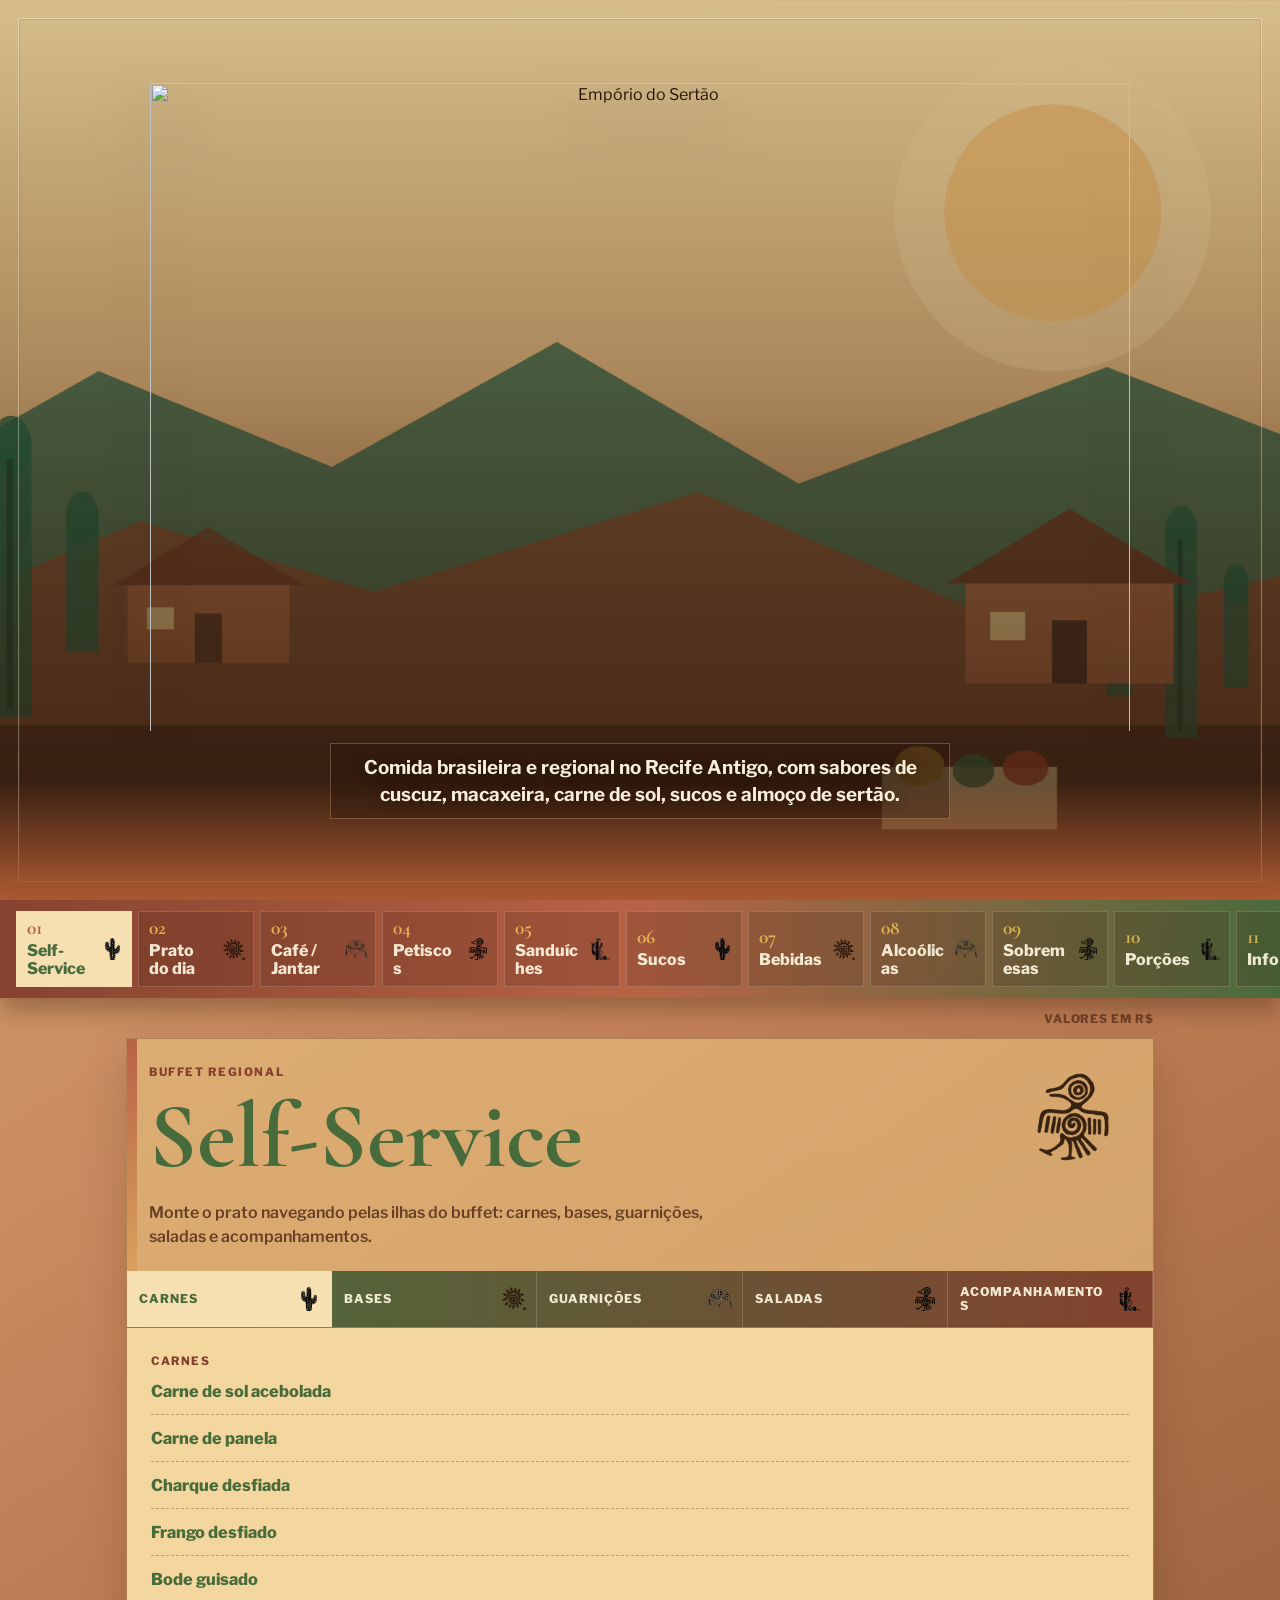
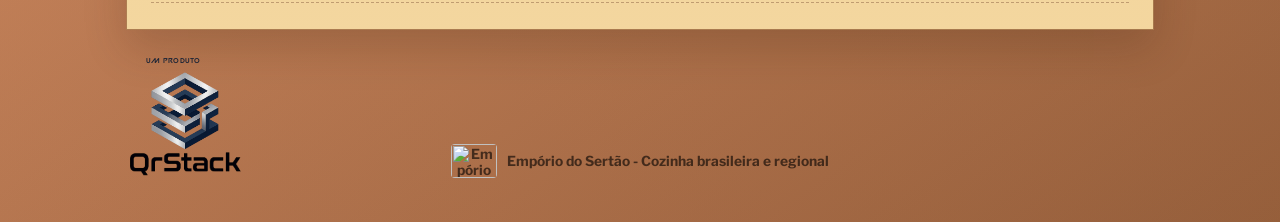
==== commit 9a8c9232: "Revert "Inativa cardapio do Emporio" This reverts commit 0f1eb7a7de6741f6fcc1bae44921bf0127613268." ====
--- a/index.html
+++ b/index.html
@@ -1,60 +1,250 @@
 <!-- Provérbios 16:3 Confia ao SENHOR as tuas obras, e os teus desígnios serão estabelecidos -->
-<!doctype html>
 <html lang="pt-BR">
 <head>
   <meta charset="utf-8">
   <meta name="viewport" content="width=device-width, initial-scale=1">
-  <meta name="robots" content="noindex, nofollow">
-  <title>Cardapio indisponivel</title>
-  <style>
-    :root {
-      color-scheme: light;
-      --bg: #f5f0e6;
-      --ink: #23170f;
-      --muted: #6b5848;
-      --line: rgba(35, 23, 15, .18);
-    }
-
-    * {
-      box-sizing: border-box;
-    }
-
-    body {
-      margin: 0;
-      min-height: 100svh;
-      display: grid;
-      place-items: center;
-      padding: 24px;
-      color: var(--ink);
-      background: var(--bg);
-      font-family: system-ui, -apple-system, BlinkMacSystemFont, "Segoe UI", sans-serif;
-      text-align: center;
-    }
-
-    main {
-      width: min(460px, 100%);
-      padding: 28px 24px;
-      border-top: 1px solid var(--line);
-      border-bottom: 1px solid var(--line);
-    }
-
-    h1 {
-      margin: 0;
-      font-size: clamp(1.6rem, 5vw, 2.2rem);
-      line-height: 1.1;
-    }
-
-    p {
-      margin: 12px 0 0;
-      color: var(--muted);
-      line-height: 1.55;
-    }
-  </style>
+  <title>Empório do Sertão - Cardápio Digital</title>
+  <link rel="preconnect" href="https://fonts.googleapis.com">
+  <link rel="preconnect" href="https://fonts.gstatic.com" crossorigin>
+  <link href="https://fonts.googleapis.com/css2?family=Cormorant+Garamond:wght@500;600;700&family=Libre+Franklin:wght@400;500;600;700;800&display=swap" rel="stylesheet">
+  <link rel="stylesheet" href="styles.css?v=qrstack-badge-6">
 </head>
 <body>
-  <main>
-    <h1>Card&aacute;pio indispon&iacute;vel</h1>
-    <p>Este card&aacute;pio digital n&atilde;o est&aacute; mais ativo.</p>
+  <main class="menu-shell">
+    <header class="cover">
+      <div class="cover-brand">
+        <img src="assets/logo-emporio-clean-4k.png" alt="Empório do Sertão" class="logo" width="4096" height="2731" fetchpriority="high">
+        <h1 class="sr-only">Empório do Sertão</h1>
+        <p>Comida brasileira e regional no Recife Antigo, com sabores de cuscuz, macaxeira, carne de sol, sucos e almoço de sertão.</p>
+      </div>
+    </header>
+
+    <nav class="tab-dock" id="cardapio" role="tablist" aria-label="Categorias do cardápio">
+      <button class="tab is-active" type="button" role="tab" aria-selected="true" aria-controls="panel-self-service" id="tab-self-service"><span class="tab-number">01</span><span class="tab-label">Self-Service</span></button>
+      <button class="tab" type="button" role="tab" aria-selected="false" aria-controls="panel-prato-dia" id="tab-prato-dia"><span class="tab-number">02</span><span class="tab-label">Prato do dia</span></button>
+      <button class="tab" type="button" role="tab" aria-selected="false" aria-controls="panel-cafe-manha" id="tab-cafe-manha"><span class="tab-number">03</span><span class="tab-label">Café / Jantar</span></button>
+      <button class="tab" type="button" role="tab" aria-selected="false" aria-controls="panel-petiscos" id="tab-petiscos"><span class="tab-number">04</span><span class="tab-label">Petiscos</span></button>
+      <button class="tab" type="button" role="tab" aria-selected="false" aria-controls="panel-sanduiches" id="tab-sanduiches"><span class="tab-number">05</span><span class="tab-label">Sanduíches</span></button>
+      <button class="tab" type="button" role="tab" aria-selected="false" aria-controls="panel-sucos" id="tab-sucos"><span class="tab-number">06</span><span class="tab-label">Sucos</span></button>
+      <button class="tab" type="button" role="tab" aria-selected="false" aria-controls="panel-bebidas" id="tab-bebidas"><span class="tab-number">07</span><span class="tab-label">Bebidas</span></button>
+      <button class="tab" type="button" role="tab" aria-selected="false" aria-controls="panel-alcoolicas" id="tab-alcoolicas"><span class="tab-number">08</span><span class="tab-label">Alcoólicas</span></button>
+      <button class="tab" type="button" role="tab" aria-selected="false" aria-controls="panel-sobremesas" id="tab-sobremesas"><span class="tab-number">09</span><span class="tab-label">Sobremesas</span></button>
+      <button class="tab" type="button" role="tab" aria-selected="false" aria-controls="panel-porcoes" id="tab-porcoes"><span class="tab-number">10</span><span class="tab-label">Porções</span></button>
+      <button class="tab" type="button" role="tab" aria-selected="false" aria-controls="panel-info" id="tab-info"><span class="tab-number">11</span><span class="tab-label">Info</span></button>
+    </nav>
+
+    <section class="menu-status">
+      <span>Valores em R$</span>
+    </section>
+
+    <div class="tab-panels">
+      <section class="panel is-active" id="panel-self-service" role="tabpanel" aria-labelledby="tab-self-service">
+        <div class="section-hero">
+          <div>
+            <span>Buffet regional</span>
+            <h2>Self-Service</h2>
+            <p>Monte o prato navegando pelas ilhas do buffet: carnes, bases, guarnições, saladas e acompanhamentos.</p>
+          </div>
+          <img class="section-xilo" src="assets/header-xilo-01-ave.png" alt="Xilogravura de ave em espiral">
+        </div>
+
+        <div class="buffet-tabs" aria-label="Itens do buffet">
+          <button class="buffet-tab is-active" type="button" data-buffet-target="buffet-carnes"><span>Carnes</span></button>
+          <button class="buffet-tab" type="button" data-buffet-target="buffet-bases"><span>Bases</span></button>
+          <button class="buffet-tab" type="button" data-buffet-target="buffet-guarnicoes"><span>Guarnições</span></button>
+          <button class="buffet-tab" type="button" data-buffet-target="buffet-saladas"><span>Saladas</span></button>
+          <button class="buffet-tab" type="button" data-buffet-target="buffet-acompanhamentos"><span>Acompanhamentos</span></button>
+        </div>
+
+        <div class="buffet-panels">
+          <section class="buffet-panel is-active" id="buffet-carnes">
+            <article><span>Carnes</span><p>Carne de sol acebolada</p><p>Carne de panela</p><p>Charque desfiada</p><p>Frango desfiado</p><p>Bode guisado</p></article>
+          </section>
+          <section class="buffet-panel" id="buffet-bases" hidden>
+            <article><span>Bases</span><p>Cuscuz nordestino</p><p>Macaxeira cozida</p><p>Inhame</p><p>Batata doce</p><p>Arroz branco</p></article>
+          </section>
+          <section class="buffet-panel" id="buffet-guarnicoes" hidden>
+            <article><span>Guarnições</span><p>Feijão</p><p>Farofa</p><p>Macarrão</p><p>Purê</p><p>Vinagrete</p></article>
+          </section>
+          <section class="buffet-panel" id="buffet-saladas" hidden>
+            <article><span>Saladas</span><p>Salada do Empório</p><p>Salada sertaneja</p><p>Porção de salada</p><p>Frutas frescas</p><p>Legumes do dia</p></article>
+          </section>
+          <section class="buffet-panel" id="buffet-acompanhamentos" hidden>
+            <article><span>Acompanhamentos</span><p>Ovo frito / cozido</p><p>Porção de queijo</p><p>Porção de torrada</p><p>Batata palha</p><p>Bacon</p></article>
+          </section>
+        </div>
+      </section>
+
+      <section class="panel" id="panel-prato-dia" role="tabpanel" aria-labelledby="tab-prato-dia" hidden>
+        <div class="section-head"><div><span>Almoço da casa</span><h2>Prato do dia</h2></div><img class="section-xilo" src="assets/header-xilo-02-sol-espiral.png" alt="Xilogravura de sol em espiral"></div>
+        <div class="menu-list photo-list">
+          <article class="menu-item with-photo"><img src="assets/illustracao-prato.png" alt=""><div><span>Da casa</span><h3>Carne de sol do Empório</h3><p>Prato regional com carne de sol, em versão individual ou para dividir.</p></div><strong>35,90</strong></article>
+          <article class="menu-item"><div><span>Nata</span><h3>Carne de sol na nata</h3><p>Carne de sol com molho de nata.</p></div><strong>35,90</strong></article>
+          <article class="menu-item"><div><span>Bode</span><h3>Bode grelhado</h3><p>Carne de bode preparada na grelha.</p></div><strong>36,90</strong></article>
+          <article class="menu-item"><div><span>Peixe</span><h3>Peixe ao molho de camarão</h3><p>Peixe servido com molho de camarão.</p></div><strong>48,90</strong></article>
+          <article class="menu-item"><div><span>Grelhado</span><h3>Filé mignon grelhado</h3><p>Filé mignon preparado na chapa.</p></div><strong>49,90</strong></article>
+          <article class="menu-item"><div><span>Salada</span><h3>Salada sertaneja</h3><p>Opção leve com assinatura regional.</p></div><strong>31,90</strong></article>
+        </div>
+      </section>
+
+      <section class="panel" id="panel-cafe-manha" role="tabpanel" aria-labelledby="tab-cafe-manha" hidden>
+        <div class="section-hero">
+          <div>
+            <span>Raízes da casa</span>
+            <h2>Café / Jantar</h2>
+            <p>Cuscuz, macaxeira, inhame, batata doce, tapioca e caldos com recheios sertanejos.</p>
+          </div>
+          <img class="section-xilo" src="assets/header-xilo-03-cacto-mulher.png" alt="Xilogravura de cacto e mulher">
+        </div>
+
+        <div class="menu-list photo-list">
+          <article class="menu-item with-photo"><img src="assets/illustracao-prato.png" alt=""><div><span>Carne de sol</span><h3>Cuscuz c/ carne de sol</h3><p>Base regional de cuscuz com recheio de carne de sol.</p></div><strong>23,00</strong></article>
+          <article class="menu-item"><div><span>Bode</span><h3>Cuscuz c/ bode guisado</h3><p>Cuscuz nordestino servido com bode guisado.</p></div><strong>24,00</strong></article>
+          <article class="menu-item"><div><span>Charque</span><h3>Cuscuz c/ charque desfiada</h3><p>Charque desfiada sobre cuscuz quente.</p></div><strong>22,00</strong></article>
+          <article class="menu-item"><div><span>Macaxeira</span><h3>Macaxeira c/ carne de sol</h3><p>Macaxeira com carne de sol, simples e direto.</p></div><strong>23,00</strong></article>
+          <article class="menu-item"><div><span>Inhame</span><h3>Inhame c/ carne de panela</h3><p>Inhame cozido com carne de panela.</p></div><strong>20,00</strong></article>
+          <article class="menu-item"><div><span>Batata doce</span><h3>Batata doce c/ frango desfiado</h3><p>Batata doce acompanhada de frango desfiado.</p></div><strong>20,00</strong></article>
+          <article class="menu-item"><div><span>Tapioca</span><h3>Tapioca de carne de sol c/ queijo</h3><p>Tapioca recheada com carne de sol e queijo.</p></div><strong>16,00</strong></article>
+          <article class="menu-item"><div><span>Caldo</span><h3>Caldo de kenga</h3><p>Caldo regional para abrir o apetite.</p></div><strong>11,00</strong></article>
+        </div>
+      </section>
+
+      <section class="panel" id="panel-petiscos" role="tabpanel" aria-labelledby="tab-petiscos" hidden>
+        <div class="section-head"><div><span>Para compartilhar</span><h2>Petiscos</h2></div><img class="section-xilo" src="assets/header-xilo-04-chapeu-vaqueiro.png" alt="Xilogravura de chapéu de vaqueiro"></div>
+        <div class="menu-list">
+          <article class="menu-item"><div><span>Charque</span><h3>Bolinho charque c/ queijo</h3><p>Bolinho de charque com queijo.</p></div><strong>29,90</strong></article>
+          <article class="menu-item"><div><span>Charque</span><h3>Bolinho de charque</h3><p>Petisco clássico da casa.</p></div><strong>29,90</strong></article>
+          <article class="menu-item"><div><span>Queijo</span><h3>Bolinho de queijo</h3><p>Bolinho crocante de queijo.</p></div><strong>24,90</strong></article>
+          <article class="menu-item"><div><span>Mar</span><h3>Camarão alho e óleo</h3><p>Camarão salteado no alho e óleo.</p></div><strong>55,90</strong></article>
+          <article class="menu-item"><div><span>Porção</span><h3>Carne de sol c/ fritas</h3><p>Carne de sol servida com fritas.</p></div><strong>58,00</strong></article>
+          <article class="menu-item"><div><span>Caldo</span><h3>Caldinho de feijão</h3><p>Caldinho para acompanhar.</p></div><strong>14,00</strong></article>
+          <article class="menu-item"><div><span>Frango</span><h3>Frango à passarinho</h3><p>Frango em pedaços, servido como petisco.</p></div><strong>47,90</strong></article>
+          <article class="menu-item"><div><span>Fritas</span><h3>Porção de fritas</h3><p>Batatas fritas para dividir.</p></div><strong>20,00</strong></article>
+        </div>
+      </section>
+
+      <section class="panel" id="panel-sanduiches" role="tabpanel" aria-labelledby="tab-sanduiches" hidden>
+        <div class="section-head"><div><span>Lanches</span><h2>Sanduíches</h2></div><img class="section-xilo" src="assets/header-xilo-05-cacto-j-borges.png" alt="Xilogravura de cacto"></div>
+        <div class="menu-list">
+          <article class="menu-item"><div><span>Empório</span><h3>Hambúrguer Empório do Sertão</h3><p>Hambúrguer assinatura da casa.</p></div><strong>22,00</strong></article>
+          <article class="menu-item"><div><span>Nordestino</span><h3>Hambúrguer nordestino</h3><p>Hambúrguer com sotaque regional.</p></div><strong>25,00</strong></article>
+          <article class="menu-item"><div><span>Beirute</span><h3>Beirute de carne de sol</h3><p>Beirute recheado com carne de sol.</p></div><strong>26,90</strong></article>
+          <article class="menu-item"><div><span>Beirute</span><h3>Beirute de camarão</h3><p>Versão com camarão.</p></div><strong>27,90</strong></article>
+          <article class="menu-item"><div><span>Queijo</span><h3>Cheese carne de sol</h3><p>Sanduíche com carne de sol e queijo.</p></div><strong>24,00</strong></article>
+          <article class="menu-item"><div><span>Clássico</span><h3>Americano</h3><p>Sanduíche tradicional.</p></div><strong>15,00</strong></article>
+          <article class="menu-item"><div><span>Simples</span><h3>Pão c/ ovo</h3><p>Pão com ovo feito na hora.</p></div><strong>7,00</strong></article>
+          <article class="menu-item"><div><span>Acompanhamento</span><h3>Acréscimo de frita no beirute</h3><p>Adicional para acompanhar o beirute.</p></div><strong>10,00</strong></article>
+        </div>
+      </section>
+
+      <section class="panel" id="panel-sucos" role="tabpanel" aria-labelledby="tab-sucos" hidden>
+        <div class="section-head"><div><span>Frutas e jarras</span><h2>Sucos</h2></div><img class="section-xilo" src="assets/header-xilo-06-sol.png" alt="Xilogravura de sol"></div>
+        <div class="price-grid">
+          <article><h3>Jarra de cajá</h3><strong>24,00</strong><span>Jarra</span></article>
+          <article><h3>Jarra de cupuaçu</h3><strong>24,00</strong><span>Jarra</span></article>
+          <article><h3>Jarra de graviola</h3><strong>24,00</strong><span>Jarra</span></article>
+          <article><h3>Jarra de caju</h3><strong>24,00</strong><span>Jarra</span></article>
+          <article><h3>Jarra beijo gelado</h3><strong>27,00</strong><span>Jarra</span></article>
+          <article><h3>Suco Sertão</h3><strong>12,00</strong><span>Copo</span></article>
+          <article><h3>Suco Guia 171</h3><strong>12,00</strong><span>Copo</span></article>
+          <article><h3>Suco Empório Verde</h3><strong>12,00</strong><span>Copo</span></article>
+          <article><h3>Suco salada mista</h3><strong>13,00</strong><span>Copo</span></article>
+          <article><h3>Vitamina de abacate</h3><strong>9,00</strong><span>Copo</span></article>
+        </div>
+      </section>
+
+      <section class="panel" id="panel-bebidas" role="tabpanel" aria-labelledby="tab-bebidas" hidden>
+        <div class="section-head"><div><span>Sem álcool</span><h2>Bebidas</h2></div><img class="section-xilo" src="assets/header-xilo-07-cacto.png" alt="Xilogravura de cacto"></div>
+        <div class="price-grid dense">
+          <article><h3>Água s/ gás</h3><strong>5,00</strong><span></span></article>
+          <article><h3>Água c/ gás</h3><strong>7,00</strong><span></span></article>
+          <article><h3>Água tônica</h3><strong>7,00</strong><span></span></article>
+          <article><h3>Coca lata</h3><strong>7,00</strong><span></span></article>
+          <article><h3>Coca 1L</h3><strong>11,00</strong><span></span></article>
+          <article><h3>Coca 2L</h3><strong>19,00</strong><span></span></article>
+          <article><h3>Guaraná lata</h3><strong>7,00</strong><span></span></article>
+          <article><h3>H2O</h3><strong>7,00</strong><span></span></article>
+          <article><h3>Chá gelado</h3><strong>8,00</strong><span></span></article>
+          <article><h3>Red Bull</h3><strong>12,00</strong><span></span></article>
+          <article><h3>Monster G</h3><strong>15,00</strong><span></span></article>
+          <article><h3>Powerade</h3><strong>8,00</strong><span></span></article>
+        </div>
+      </section>
+
+      <section class="panel" id="panel-alcoolicas" role="tabpanel" aria-labelledby="tab-alcoolicas" hidden>
+        <div class="section-head"><div><span>Bar</span><h2>Bebidas Alcoólicas</h2></div><img class="section-xilo" src="assets/header-xilo-08-passaro.png" alt="Xilogravura de pássaro"></div>
+        <div class="price-grid dense">
+          <article><h3>Drink Empório do Sertão</h3><strong>25,00</strong><span></span></article>
+          <article><h3>Caipirinha</h3><strong>15,00</strong><span></span></article>
+          <article><h3>Caipiroska</h3><strong>18,00</strong><span></span></article>
+          <article><h3>Caipifruta de cajá</h3><strong>20,00</strong><span></span></article>
+          <article><h3>Caipifruta de cupuaçu</h3><strong>20,00</strong><span></span></article>
+          <article><h3>Brahma 600ml</h3><strong>12,00</strong><span></span></article>
+          <article><h3>Devassa 600ml</h3><strong>12,00</strong><span></span></article>
+          <article><h3>Eisebanh 600ml</h3><strong>14,00</strong><span></span></article>
+          <article><h3>Dose Pitu</h3><strong>7,00</strong><span></span></article>
+          <article><h3>Dose de whisky Johnny Walker</h3><strong>15,00</strong><span></span></article>
+        </div>
+      </section>
+
+      <section class="panel" id="panel-sobremesas" role="tabpanel" aria-labelledby="tab-sobremesas" hidden>
+        <div class="section-head"><div><span>Doces</span><h2>Sobremesas</h2></div><img class="section-xilo" src="assets/header-xilo-09-cacto-mulher-classico.png" alt="Xilogravura de mulher e cacto"></div>
+        <div class="menu-list photo-list">
+          <article class="menu-item with-photo"><img src="assets/illustracao-sobremesa.png" alt=""><div><span>Clássico</span><h3>Cartola</h3><p>Sobremesa tradicional nordestina.</p></div><strong>25,00</strong></article>
+          <article class="menu-item"><div><span>Frutas</span><h3>Salada de fruta</h3><p>Porção de frutas frescas.</p></div><strong>10,00</strong></article>
+          <article class="menu-item"><div><span>Frutas</span><h3>Salada de fruta gourmet</h3><p>Versão especial da salada de fruta.</p></div><strong>13,00</strong></article>
+          <article class="menu-item"><div><span>Doce</span><h3>Pudim</h3><p>Pudim da casa.</p></div><strong>12,00</strong></article>
+          <article class="menu-item"><div><span>Açaí</span><h3>Açaí c/ cupuaçu na tigela</h3><p>Açaí servido na tigela com cupuaçu.</p></div><strong>25,00</strong></article>
+          <article class="menu-item"><div><span>Fatia</span><h3>Torta fatia</h3><p>Fatia de torta.</p></div><strong>12,00</strong></article>
+          <article class="menu-item"><div><span>Regional</span><h3>Bolo de rolo</h3><p>Doce regional para acompanhar café.</p></div><strong>7,00</strong></article>
+          <article class="menu-item"><div><span>Docinho</span><h3>Paçoca</h3><p>Doce típico.</p></div><strong>1,00</strong></article>
+        </div>
+      </section>
+
+      <section class="panel" id="panel-porcoes" role="tabpanel" aria-labelledby="tab-porcoes" hidden>
+        <div class="section-head"><div><span>Complementos</span><h2>Porções</h2></div><img class="section-xilo" src="assets/header-xilo-10-chapeu.png" alt="Xilogravura de chapéu"></div>
+        <div class="price-grid">
+          <article><h3>Porção de arroz</h3><strong>6,00</strong><span>Individual</span></article>
+          <article><h3>Porção de arroz p/2</h3><strong>12,00</strong><span>Para dividir</span></article>
+          <article><h3>Porção de feijão</h3><strong>6,00</strong><span>Individual</span></article>
+          <article><h3>Porção de feijão p/2</h3><strong>12,00</strong><span>Para dividir</span></article>
+          <article><h3>Porção de farofa</h3><strong>6,00</strong><span>Individual</span></article>
+          <article><h3>Porção de purê</h3><strong>6,00</strong><span>Individual</span></article>
+          <article><h3>Porção de queijo</h3><strong>10,00</strong><span></span></article>
+          <article><h3>Porção de vinagrete</h3><strong>6,00</strong><span></span></article>
+          <article><h3>Ovo frito / cozido</h3><strong>2,00</strong><span>Adicional</span></article>
+          <article><h3>Porção de torrada</h3><strong>4,00</strong><span></span></article>
+        </div>
+      </section>
+
+      <section class="panel" id="panel-info" role="tabpanel" aria-labelledby="tab-info" hidden>
+        <div class="section-head"><div><span>Restaurante</span><h2>Informações</h2></div><img class="section-xilo" src="assets/header-xilo-11-info.png" alt="Ilustração em estilo xilogravura nordestina"></div>
+        <div class="info-cards">
+          <article><span>Nome</span><p>Restaurante Empório do Sertão LTDA</p></article>
+          <article><span>Endereço</span><p>Rua da Guia, 171 - Recife - PE</p></article>
+          <article><span>Telefone</span><p>(81) 99732-5955 | (81) 3097-8931</p></article>
+          <article><span>WhatsApp</span><p>81 3097-8931</p></article>
+          <article><span>CNPJ</span><p>50.474.870/0001-70</p></article>
+          <article><span>Categoria iFood</span><p>Comida Brasileira</p></article>
+        </div>
+      </section>
+    </div>
+
+    <footer class="menu-footer">
+      <div class="product-badge" aria-label="Um produto QrStack">
+        <div class="qrstack-lockup">
+          <span class="product-copy">Um produto</span>
+          <img class="qrstack-mark" src="assets/qrstack-mark.png" alt="" aria-hidden="true">
+        </div>
+        <img class="qrstack-wordmark" src="assets/qrstack-wordmark.png" alt="QrStack">
+      </div>
+      <div class="footer-brand">
+        <img src="assets/logo-emporio-clean-4k.png" alt="Emp&oacute;rio do Sert&atilde;o">
+        <span>Emp&oacute;rio do Sert&atilde;o - Cozinha brasileira e regional</span>
+      </div>
+    </footer>
   </main>
+
+  <script src="script.js"></script>
 </body>
 </html>
--- a/styles.css
+++ b/styles.css
@@ -0,0 +1,1111 @@
+:root {
+  --verde: #486b3c;
+  --verde-2: #6f8b55;
+  --terracota: #bd7351;
+  --vermelho: #b86245;
+  --vermelho-2: #85412e;
+  --ouro: #d9a15d;
+  --taipa: #d1a06b;
+  --areia: #dfbb83;
+  --papel: #e8c891;
+  --papel-claro: #f6dfb0;
+  --barro: #744229;
+  --argila: #a96343;
+  --texto: #261407;
+  --muted: #684026;
+  --linha: rgba(88, 43, 22, .28);
+  --display: "Cormorant Garamond", Georgia, serif;
+  --text: "Libre Franklin", system-ui, sans-serif;
+}
+
+@font-face {
+  font-family: "Valorant Bryan T";
+  src:
+    url("assets/fonts/valorant/Valorant%20Font.ttf") format("truetype"),
+    local("Valorant - Bryan T"),
+    local("Valorant Bryan T"),
+    local("Valorant");
+  font-display: swap;
+}
+
+* { box-sizing: border-box; }
+
+html { scroll-behavior: smooth; }
+
+body {
+  margin: 0;
+  min-height: 100vh;
+  color: var(--texto);
+  font-family: var(--text);
+  background:
+    linear-gradient(rgba(210, 150, 92, .22), rgba(132, 78, 45, .12)),
+    radial-gradient(circle at 15% 8%, rgba(217, 161, 93, .38), transparent 30%),
+    radial-gradient(circle at 84% 18%, rgba(72, 107, 60, .24), transparent 32%),
+    linear-gradient(145deg, #e5bd82, #c9855d 56%, #98613d);
+  overflow-x: hidden;
+  text-rendering: optimizeLegibility;
+  -webkit-font-smoothing: antialiased;
+}
+
+body::before {
+  content: "";
+  position: fixed;
+  inset: 0;
+  z-index: 0;
+  pointer-events: none;
+  background-color: rgba(90, 49, 30, .36);
+  -webkit-mask-image:
+    url("assets/xilo-cacto.png"),
+    url("assets/xilo-chapeu.png"),
+    url("assets/xilo-sol.png"),
+    url("assets/xilo-cacto-mulher.png"),
+    url("assets/xilo-passaro.png");
+  mask-image:
+    url("assets/xilo-cacto.png"),
+    url("assets/xilo-chapeu.png"),
+    url("assets/xilo-sol.png"),
+    url("assets/xilo-cacto-mulher.png"),
+    url("assets/xilo-passaro.png");
+  -webkit-mask-position:
+    left 10px top 132px,
+    right 12px top 254px,
+    left 14px top 376px,
+    right 14px top 500px,
+    left 12px top 620px;
+  mask-position:
+    left 10px top 132px,
+    right 12px top 254px,
+    left 14px top 376px,
+    right 14px top 500px,
+    left 12px top 620px;
+  -webkit-mask-size:
+    76px auto,
+    86px auto,
+    70px auto,
+    82px auto,
+    72px auto;
+  mask-size:
+    76px auto,
+    86px auto,
+    70px auto,
+    82px auto,
+    72px auto;
+  -webkit-mask-repeat: no-repeat;
+  mask-repeat: no-repeat;
+}
+
+body::after {
+  content: none;
+}
+
+img { display: block; max-width: 100%; }
+button { font: inherit; }
+a, button { -webkit-tap-highlight-color: transparent; }
+h1, h2, h3, p { margin: 0; }
+
+.sr-only {
+  position: absolute;
+  width: 1px;
+  height: 1px;
+  padding: 0;
+  overflow: hidden;
+  clip: rect(0, 0, 0, 0);
+  white-space: nowrap;
+  border: 0;
+}
+
+.menu-shell {
+  position: relative;
+  z-index: 1;
+  width: min(1060px, 100%);
+  margin: 0 auto;
+  padding: 0 16px 44px;
+}
+
+.menu-shell::before,
+.menu-shell::after { content: none; }
+
+.cover {
+  position: relative;
+  width: 100vw;
+  min-height: 100svh;
+  margin-inline: calc(50% - 50vw);
+  display: grid;
+  align-items: center;
+  overflow: hidden;
+  isolation: isolate;
+  padding: 34px max(20px, calc((100vw - 1080px) / 2 + 24px)) 32px;
+  text-align: center;
+  background:
+    linear-gradient(180deg, rgba(43, 22, 9, .06), rgba(49, 25, 11, .08) 42%, rgba(45, 20, 8, .56)),
+    url("assets/hero-sertao-illustration.png") center / cover no-repeat;
+}
+
+.cover::before {
+  content: "";
+  position: absolute;
+  inset: 18px;
+  z-index: -1;
+  border: 1px solid rgba(255, 248, 226, .34);
+  box-shadow: inset 0 0 0 1px rgba(139, 69, 28, .16);
+  pointer-events: none;
+}
+
+.cover::after {
+  content: "";
+  position: absolute;
+  left: 0;
+  right: 0;
+  bottom: -1px;
+  height: 120px;
+  z-index: -1;
+  background: linear-gradient(180deg, transparent, rgba(180, 95, 52, .96));
+}
+
+.cover-brand {
+  display: flex;
+  flex-direction: column;
+  align-items: center;
+  max-width: 1120px;
+  margin: 0 auto;
+}
+
+.menu-word,
+.kicker,
+.section-eyebrow,
+.menu-item span,
+.info-cards span {
+  display: block;
+  font-size: .72rem;
+  font-weight: 800;
+  letter-spacing: .14em;
+  text-transform: uppercase;
+}
+
+.menu-word {
+  color: #ffcf58;
+  letter-spacing: .68em;
+  text-shadow: 0 2px 14px rgba(0, 0, 0, .38);
+}
+
+.kicker {
+  margin-top: 8px;
+  color: rgba(255, 248, 226, .9);
+  letter-spacing: .2em;
+  text-shadow: 0 2px 12px rgba(0, 0, 0, .38);
+}
+
+.logo {
+  width: min(96vw, 980px);
+  max-height: 72svh;
+  height: auto;
+  margin: 0 auto 6px;
+  object-fit: contain;
+  filter: drop-shadow(0 28px 32px rgba(15, 7, 3, .36));
+}
+
+.cover-brand p {
+  max-width: 620px;
+  margin-top: 6px;
+  color: rgba(255, 248, 226, .96);
+  font-size: clamp(1rem, 2.3vw, 1.18rem);
+  font-weight: 700;
+  line-height: 1.45;
+  padding: 10px 16px;
+  border: 1px solid rgba(243, 213, 156, .28);
+  background: rgba(38, 20, 7, .34);
+  text-shadow: 0 2px 14px rgba(0, 0, 0, .42);
+}
+
+.sertanejo-tags {
+  display: flex;
+  flex-wrap: wrap;
+  justify-content: center;
+  gap: 8px;
+  margin-top: 16px;
+}
+
+.sertanejo-tags span {
+  min-height: 32px;
+  display: inline-flex;
+  align-items: center;
+  padding: 0 13px;
+  border: 1px solid rgba(255, 248, 226, .38);
+  border-radius: 999px;
+  color: var(--papel-claro);
+  background: rgba(6, 63, 43, .72);
+  font-size: .72rem;
+  font-weight: 800;
+  letter-spacing: .08em;
+  text-transform: uppercase;
+}
+
+.cover-balloons {
+  display: grid;
+  grid-template-columns: repeat(2, minmax(0, 1fr));
+  gap: 12px;
+  width: min(720px, 100%);
+  margin: 28px auto 0;
+  text-align: left;
+}
+
+.balloon {
+  min-height: 110px;
+  padding: 16px 18px;
+  color: var(--papel-claro);
+  border: 1px solid rgba(255, 248, 226, .22);
+  border-radius: 36px 8px 36px 8px;
+  box-shadow: 0 18px 36px rgba(18, 9, 4, .24);
+}
+
+.balloon.clay { background: rgba(142, 23, 15, .92); }
+.balloon.leaf { background: rgba(6, 63, 43, .92); }
+
+.balloon span {
+  display: block;
+  margin-bottom: 8px;
+  font-size: .7rem;
+  font-weight: 800;
+  letter-spacing: .16em;
+  text-transform: uppercase;
+}
+
+.balloon strong {
+  display: block;
+  font-size: .9rem;
+  line-height: 1.35;
+}
+
+.tab-dock {
+  position: sticky;
+  top: 0;
+  z-index: 10;
+  display: grid;
+  grid-template-columns: repeat(11, minmax(116px, 1fr));
+  gap: 6px;
+  width: 100vw;
+  margin: 0 calc(50% - 50vw);
+  padding: 11px 16px;
+  overflow-x: auto;
+  background:
+    linear-gradient(90deg, rgba(133, 65, 46, .98), rgba(184, 98, 69, .98) 50%, rgba(72, 107, 60, .98));
+  box-shadow: 0 12px 22px rgba(54, 27, 9, .34);
+  scrollbar-width: none;
+}
+
+.tab-dock::-webkit-scrollbar { display: none; }
+
+.tab {
+  position: relative;
+  display: grid;
+  align-content: center;
+  overflow: hidden;
+  isolation: isolate;
+  min-height: 60px;
+  padding: 8px 38px 8px 10px;
+  border: 1px solid rgba(255, 248, 226, .18);
+  border-radius: 0;
+  color: rgba(255, 248, 226, .9);
+  background: rgba(54, 27, 14, .18);
+  text-align: left;
+  font-weight: 800;
+  cursor: pointer;
+}
+
+.tab::after {
+  content: "";
+  position: absolute;
+  top: 50%;
+  right: 8px;
+  bottom: auto;
+  z-index: 0;
+  width: 22px;
+  height: 22px;
+  background: center / contain no-repeat;
+  opacity: 1;
+  transform: translateY(-50%);
+}
+
+.tab:nth-child(5n+1)::after { background-image: url("assets/xilo-cacto.png"); }
+.tab:nth-child(5n+2)::after { background-image: url("assets/xilo-sol.png"); }
+.tab:nth-child(5n+3)::after { background-image: url("assets/xilo-chapeu.png"); }
+.tab:nth-child(5n+4)::after { background-image: url("assets/xilo-passaro.png"); }
+.tab:nth-child(5n+5)::after { background-image: url("assets/xilo-cacto-mulher.png"); }
+.tab.is-active::after { opacity: 1; }
+
+.tab-number {
+  position: relative;
+  z-index: 1;
+  display: block;
+  margin-bottom: 5px;
+  color: rgba(255, 207, 88, .75);
+  font-family: var(--display);
+  font-size: 1.22rem;
+  line-height: .85;
+}
+
+.tab-label {
+  position: relative;
+  z-index: 1;
+  display: block;
+  max-width: 100%;
+  line-height: 1.14;
+  overflow-wrap: anywhere;
+}
+
+.tab.is-active {
+  color: var(--verde);
+  background: var(--papel-claro);
+  border-color: var(--papel-claro);
+}
+
+.tab.is-active .tab-number { color: var(--vermelho); }
+
+.menu-status {
+  display: flex;
+  justify-content: flex-end;
+  gap: 12px;
+  padding: 14px 0 12px;
+  color: var(--barro);
+  font-size: .74rem;
+  font-weight: 800;
+  letter-spacing: .08em;
+  text-transform: uppercase;
+}
+
+.tab-panels {
+  position: relative;
+  background: rgba(228, 189, 124, .66);
+  border: 1px solid rgba(88, 43, 22, .32);
+  box-shadow: 0 18px 40px rgba(58, 30, 14, .2);
+}
+
+.tab-panels::before {
+  content: none;
+}
+
+.tab-panels::after {
+  content: none;
+}
+
+.panel {
+  z-index: 1;
+  position: relative;
+  min-height: 460px;
+  animation: reveal .18s ease-out;
+}
+
+#panel-info {
+  overflow: hidden;
+}
+
+#panel-info::before {
+  content: none;
+}
+
+#panel-info > * {
+  position: relative;
+  z-index: 1;
+}
+
+@keyframes reveal {
+  from { opacity: 0; transform: translateY(5px); }
+  to { opacity: 1; transform: translateY(0); }
+}
+
+.section-hero,
+.section-head {
+  --header-xilo-size: 116px;
+  position: relative;
+  overflow: visible;
+  min-height: 164px;
+  padding: 26px calc(var(--header-xilo-size) + 38px) 22px 22px;
+  color: var(--texto);
+}
+
+.section-hero {
+  min-height: 188px;
+}
+
+.section-hero::before,
+.section-head::before {
+  content: "";
+  position: absolute;
+  inset: 0 auto 0 0;
+  width: 10px;
+  background: linear-gradient(180deg, var(--vermelho), var(--ouro));
+}
+
+.section-hero span,
+.section-head span {
+  color: var(--vermelho-2);
+  font-size: .72rem;
+  font-weight: 800;
+  letter-spacing: .14em;
+  text-transform: uppercase;
+}
+
+.section-hero h2,
+.section-head h2 {
+  margin-top: 4px;
+  max-width: 100%;
+  color: var(--verde);
+  font-family: var(--display);
+  font-size: clamp(3rem, 8.5vw, 5.8rem);
+  font-weight: 700;
+  line-height: 1.16;
+  overflow-wrap: anywhere;
+}
+
+.section-hero p {
+  max-width: 560px;
+  margin-top: 10px;
+  color: var(--muted);
+  font-weight: 600;
+  line-height: 1.5;
+}
+
+.section-xilo {
+  position: absolute;
+  top: 20px;
+  right: 22px;
+  width: var(--header-xilo-size);
+  height: var(--header-xilo-size);
+  object-fit: contain;
+  border: 0;
+  border-radius: 0;
+  box-shadow: none;
+  background: transparent;
+  opacity: .9;
+  pointer-events: none;
+}
+
+.buffet-tabs {
+  display: grid;
+  grid-template-columns: repeat(5, minmax(0, 1fr));
+  gap: 0;
+  background:
+    linear-gradient(90deg, rgba(72, 107, 60, .98), rgba(133, 65, 46, .96)),
+    var(--verde);
+  border-bottom: 1px solid rgba(255, 248, 226, .22);
+}
+
+.buffet-tab {
+  display: flex;
+  align-items: center;
+  position: relative;
+  overflow: hidden;
+  isolation: isolate;
+  min-height: 56px;
+  padding: 0 42px 0 12px;
+  border: 0;
+  border-right: 1px solid rgba(255, 248, 226, .18);
+  color: rgba(255, 248, 226, .9);
+  background: transparent;
+  font-size: .76rem;
+  font-weight: 800;
+  letter-spacing: .08em;
+  text-transform: uppercase;
+  text-align: left;
+  cursor: pointer;
+}
+
+.buffet-tab::before {
+  content: "";
+  position: absolute;
+  top: 50%;
+  right: 10px;
+  bottom: auto;
+  left: auto;
+  z-index: 0;
+  width: 24px;
+  height: 24px;
+  background: center / contain no-repeat;
+  opacity: 1;
+  transform: translateY(-50%);
+}
+
+.buffet-tab:nth-child(1)::before { background-image: url("assets/xilo-cacto.png"); }
+.buffet-tab:nth-child(2)::before { background-image: url("assets/xilo-sol.png"); }
+.buffet-tab:nth-child(3)::before { background-image: url("assets/xilo-chapeu.png"); }
+.buffet-tab:nth-child(4)::before { background-image: url("assets/xilo-passaro.png"); }
+.buffet-tab:nth-child(5)::before { background-image: url("assets/xilo-cacto-mulher.png"); }
+.buffet-tab.is-active::before { opacity: 1; }
+
+.buffet-tab span {
+  position: relative;
+  z-index: 1;
+  display: block;
+  max-width: 100%;
+  line-height: 1.15;
+  overflow-wrap: anywhere;
+}
+
+.buffet-tab.is-active {
+  color: var(--verde);
+  background: var(--papel-claro);
+}
+
+.buffet-panel article {
+  min-height: 280px;
+  padding: 26px 24px;
+  background:
+    linear-gradient(rgba(243, 213, 156, .88), rgba(243, 213, 156, .88)),
+    var(--papel-claro);
+}
+
+.buffet-panel span {
+  display: block;
+  color: var(--vermelho-2);
+  font-size: .72rem;
+  font-weight: 800;
+  letter-spacing: .14em;
+  text-transform: uppercase;
+}
+
+.buffet-panel p {
+  padding: 13px 0;
+  border-bottom: 1px dashed rgba(101, 53, 31, .36);
+  color: var(--verde);
+  font-size: 1.02rem;
+  font-weight: 800;
+}
+
+.menu-list {
+  display: grid;
+  gap: 0;
+}
+
+.menu-item {
+  position: relative;
+  display: grid;
+  grid-template-columns: minmax(0, 1fr) auto;
+  gap: 14px;
+  align-items: start;
+  min-height: 104px;
+  padding: 18px 20px;
+  background: rgba(243, 213, 156, .92);
+  border-bottom: 1px dashed rgba(101, 53, 31, .32);
+}
+
+.menu-item:nth-child(even) {
+  background: rgba(232, 200, 145, .76);
+}
+
+.menu-item.with-photo {
+  grid-template-columns: 108px minmax(0, 1fr) auto;
+}
+
+.menu-item img {
+  width: 108px;
+  height: 108px;
+  object-fit: cover;
+  border-radius: 4px 30px 4px 30px;
+  border: 3px solid rgba(255, 248, 226, .88);
+  box-shadow: 0 10px 20px rgba(58, 30, 14, .2);
+}
+
+.menu-item span {
+  color: var(--barro);
+  font-size: .68rem;
+}
+
+.menu-item h3 {
+  margin-top: 4px;
+  color: var(--verde);
+  font-size: clamp(1rem, 2vw, 1.15rem);
+  font-weight: 800;
+  line-height: 1.26;
+  overflow-wrap: break-word;
+}
+
+.menu-item p {
+  margin-top: 7px;
+  color: var(--muted);
+  font-size: .92rem;
+  font-weight: 600;
+  line-height: 1.45;
+}
+
+.menu-item strong,
+.price-grid strong {
+  display: inline-flex;
+  align-items: center;
+  justify-content: center;
+  min-width: 86px;
+  min-height: 44px;
+  padding: 8px 12px;
+  color: var(--papel-claro);
+  background: var(--vermelho);
+  border: 3px double rgba(255, 248, 226, .78);
+  border-radius: 999px;
+  box-shadow: 0 8px 18px rgba(114, 39, 23, .24);
+  font-size: .9rem;
+  font-weight: 800;
+  line-height: 1;
+  white-space: nowrap;
+}
+
+.menu-item strong::before,
+.price-grid strong::before {
+  content: "R$ ";
+  font-size: .72em;
+  margin-right: 2px;
+}
+
+.price-grid,
+.info-cards {
+  display: grid;
+  grid-template-columns: repeat(2, minmax(0, 1fr));
+}
+
+.price-grid.dense {
+  grid-template-columns: repeat(3, minmax(0, 1fr));
+}
+
+.price-grid article,
+.info-cards article {
+  min-height: 122px;
+  padding: 18px 20px;
+  background: rgba(243, 213, 156, .92);
+  border-right: 1px dashed rgba(101, 53, 31, .28);
+  border-bottom: 1px dashed rgba(101, 53, 31, .32);
+}
+
+.price-grid article:nth-child(even),
+.info-cards article:nth-child(even) {
+  background: rgba(232, 200, 145, .76);
+}
+
+.price-grid h3,
+.info-cards p {
+  min-width: 0;
+  color: var(--verde);
+  font-size: 1rem;
+  font-weight: 800;
+  line-height: 1.32;
+  overflow-wrap: anywhere;
+}
+
+.price-grid strong {
+  margin-top: 12px;
+}
+
+.price-grid span {
+  display: block;
+  margin-top: 8px;
+  color: var(--muted);
+  font-size: .86rem;
+  font-weight: 600;
+}
+
+.info-cards span {
+  color: var(--vermelho-2);
+}
+
+.info-cards p {
+  margin-top: 8px;
+  color: var(--muted);
+  font-weight: 600;
+}
+
+.menu-footer {
+  display: grid;
+  grid-template-columns: minmax(0, 1fr) auto minmax(0, 1fr);
+  align-items: end;
+  gap: 16px;
+  padding: 28px 0 0;
+  color: rgba(38, 24, 15, .78);
+  font-size: .86rem;
+  font-weight: 700;
+  text-align: center;
+  overflow-wrap: anywhere;
+}
+
+.footer-brand {
+  grid-column: 2;
+  display: inline-flex;
+  align-items: center;
+  justify-content: center;
+  gap: 10px;
+  min-width: 0;
+}
+
+.footer-brand img {
+  width: 46px;
+  height: 34px;
+  object-fit: cover;
+  border-radius: 4px;
+}
+
+.product-badge {
+  grid-column: 1;
+  justify-self: start;
+  align-self: end;
+  width: fit-content;
+  max-width: 100%;
+  margin: 0;
+  display: flex;
+  flex-direction: column;
+  align-items: center;
+  gap: 1px;
+  padding: 0;
+  color: rgba(7, 26, 50, .9);
+  background: transparent;
+  border: 0;
+  border-radius: 0;
+  box-shadow: none;
+}
+
+.qrstack-lockup {
+  position: relative;
+  width: 78px;
+  padding-top: 11px;
+}
+
+.product-copy {
+  position: absolute;
+  top: 0;
+  left: 0;
+  font-family: "Valorant Bryan T", "Valorant - Bryan T", "Libre Franklin", system-ui, sans-serif;
+  font-size: .42rem;
+  font-weight: 400;
+  letter-spacing: .04em;
+  text-transform: uppercase;
+  white-space: nowrap;
+}
+
+.qrstack-mark {
+  width: 78px;
+  height: 80px;
+  object-fit: contain;
+  border-radius: 0;
+  box-shadow: none;
+}
+
+.qrstack-wordmark {
+  width: 118px;
+  height: 28px;
+  object-fit: cover;
+  object-position: center;
+  border-radius: 0;
+  filter: brightness(.64) contrast(1.38);
+}
+
+@media (max-width: 820px) {
+  body::before {
+    content: none;
+  }
+
+  .menu-shell { padding-inline: 12px; }
+
+  .cover {
+    padding: 54px 18px 24px;
+  }
+
+  .logo {
+    width: min(94vw, 780px);
+    max-height: 66svh;
+  }
+
+  .cover-balloons,
+  .price-grid,
+  .price-grid.dense,
+  .info-cards {
+    grid-template-columns: 1fr;
+  }
+
+  .tab-dock {
+    grid-template-columns: repeat(11, minmax(104px, 1fr));
+    padding-inline: 12px;
+  }
+
+}
+
+@media (max-width: 560px) {
+  body {
+    background-size: auto, 210px 210px, auto, auto, auto;
+  }
+
+  .menu-shell { padding-inline: 10px; }
+
+  .cover {
+    height: 100svh;
+    min-height: 100dvh;
+    padding: max(28px, env(safe-area-inset-top)) 16px max(18px, env(safe-area-inset-bottom));
+  }
+
+  .cover::before {
+    inset: 10px;
+  }
+
+  .menu-word {
+    font-size: .66rem;
+    letter-spacing: .42em;
+  }
+
+  .kicker {
+    font-size: .66rem;
+  }
+
+  .logo {
+    width: min(96vw, 460px);
+    max-height: 64dvh;
+  }
+
+  .cover-brand p {
+    max-width: 350px;
+    font-size: .98rem;
+    line-height: 1.34;
+  }
+
+  .sertanejo-tags {
+    gap: 5px;
+    max-width: 330px;
+  }
+
+  .sertanejo-tags span {
+    min-height: 28px;
+    padding-inline: 9px;
+    font-size: .6rem;
+  }
+
+  .cover-balloons {
+    gap: 6px;
+    margin-top: 14px;
+  }
+
+  .balloon {
+    min-height: 0;
+    padding: 9px 10px;
+    border-radius: 7px;
+    background: rgba(255, 248, 226, .72);
+    color: var(--verde);
+    box-shadow: none;
+  }
+
+  .balloon.clay,
+  .balloon.leaf {
+    background: rgba(255, 248, 226, .74);
+  }
+
+  .balloon span {
+    margin-bottom: 3px;
+    color: var(--vermelho-2);
+    font-size: .56rem;
+  }
+
+  .balloon strong {
+    color: var(--verde);
+    font-size: .64rem;
+  }
+
+  .tab-dock {
+    grid-auto-flow: column;
+    grid-auto-columns: minmax(112px, 126px);
+    grid-template-columns: none;
+    gap: 5px;
+    padding: 8px 10px;
+    scroll-snap-type: x proximity;
+  }
+
+  .buffet-tabs {
+    grid-auto-flow: column;
+    grid-auto-columns: minmax(118px, 1fr);
+    grid-template-columns: none;
+    overflow-x: auto;
+    scrollbar-width: none;
+  }
+
+  .buffet-tabs::-webkit-scrollbar { display: none; }
+
+  .buffet-tab {
+    min-height: 50px;
+    padding: 0 38px 0 10px;
+    font-size: .68rem;
+  }
+
+  .buffet-tab::before {
+    right: 8px;
+    width: 22px;
+    height: 22px;
+  }
+
+  .buffet-panel article {
+    min-height: 0;
+    padding: 20px 14px;
+  }
+
+  .tab {
+    min-height: 50px;
+    padding: 7px 32px 7px 8px;
+    font-size: .7rem;
+    scroll-snap-align: start;
+  }
+
+  .tab::after {
+    right: 6px;
+    width: 20px;
+    height: 20px;
+  }
+
+  .tab-number {
+    font-size: 1rem;
+  }
+
+  .menu-status {
+    display: grid;
+    gap: 5px;
+    padding: 10px 0;
+    font-size: .62rem;
+  }
+
+  .tab-panels {
+    margin-inline: -10px;
+    border-left: 0;
+    border-right: 0;
+  }
+
+  .section-hero,
+  .section-head {
+    --header-xilo-size: 76px;
+    min-height: 132px;
+    padding: 22px calc(var(--header-xilo-size) + 20px) 18px 24px;
+  }
+
+  .section-hero h2,
+  .section-head h2 {
+    font-size: clamp(2.45rem, 12vw, 3.45rem);
+    line-height: 1.16;
+  }
+
+  .section-hero p {
+    font-size: .86rem;
+  }
+
+  .section-xilo {
+    top: 18px;
+    right: 12px;
+  }
+
+  .menu-item {
+    grid-template-columns: minmax(0, 1fr);
+    gap: 9px;
+    min-height: 0;
+    padding: 15px 13px;
+  }
+
+  .menu-item.with-photo {
+    grid-template-columns: minmax(0, 1fr);
+    grid-template-areas:
+      "content"
+      "price";
+  }
+
+  .menu-item.with-photo img {
+    display: none;
+  }
+
+  .menu-item.with-photo div {
+    grid-area: content;
+  }
+
+  .menu-item.with-photo strong {
+    grid-area: price;
+    justify-self: start;
+  }
+
+  .menu-item strong {
+    justify-self: start;
+  }
+
+  .menu-item h3 {
+    font-size: .96rem;
+  }
+
+  .menu-item p {
+    font-size: .84rem;
+  }
+
+  .price-grid article,
+  .info-cards article {
+    min-height: 0;
+    padding: 15px 13px;
+  }
+
+  .price-grid article {
+    display: grid;
+    grid-template-columns: minmax(0, 1fr) auto;
+    gap: 8px 14px;
+    align-items: start;
+  }
+
+  .price-grid strong {
+    margin-top: 0;
+  }
+
+  .price-grid span {
+    grid-column: 1 / -1;
+    margin-top: 2px;
+  }
+
+  .product-badge {
+    max-width: 100%;
+    gap: 1px;
+  }
+
+  .menu-footer {
+    grid-template-columns: 124px minmax(0, 1fr);
+  }
+
+  .footer-brand {
+    grid-column: 2;
+    justify-self: center;
+    flex-wrap: wrap;
+  }
+
+  .qrstack-lockup {
+    width: 64px;
+    padding-top: 9px;
+  }
+
+  .product-copy {
+    font-size: .34rem;
+  }
+
+  .qrstack-mark {
+    width: 64px;
+    height: 66px;
+  }
+
+  .qrstack-wordmark {
+    width: 98px;
+    height: 23px;
+  }
+}
+
+@media (max-width: 380px) {
+  .logo {
+    width: min(92vw, 360px);
+    max-height: 60dvh;
+  }
+
+  .tab-dock {
+    grid-auto-columns: minmax(104px, 116px);
+  }
+
+  .tab {
+    font-size: .65rem;
+  }
+
+  .menu-item strong,
+  .price-grid strong {
+    min-width: 78px;
+    font-size: .78rem;
+  }
+}
+
+@media (prefers-reduced-motion: reduce) {
+  html { scroll-behavior: auto; }
+  .panel { animation: none; }
+}
